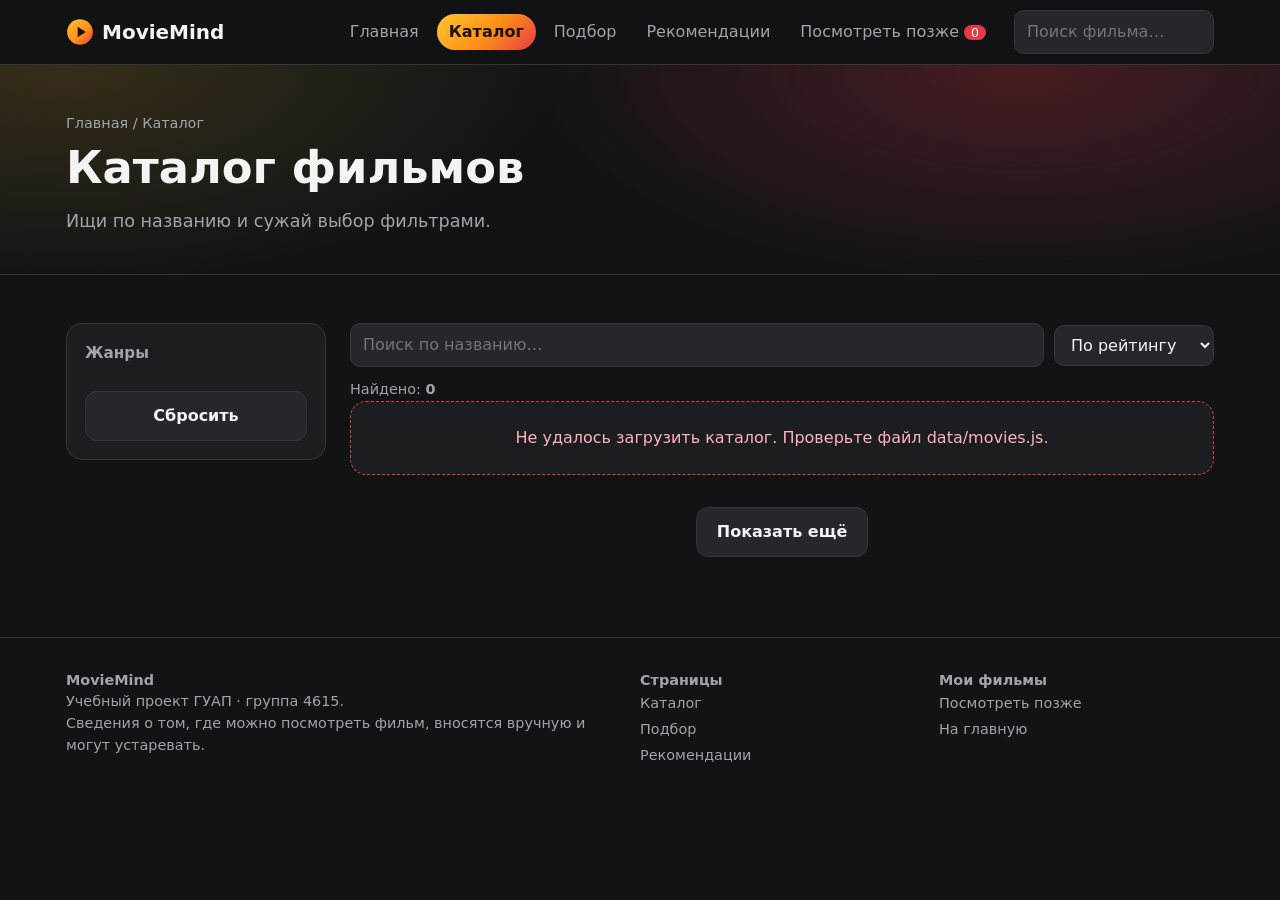
==== catalog.html @ a5f8bf85 "Add files via upload добавил файлы" ====
<!DOCTYPE html>
<html lang="ru">
<head>
<meta charset="UTF-8">
<meta name="viewport" content="width=device-width, initial-scale=1">
<title>Каталог — MovieMind</title>
<link rel="stylesheet" href="style.css">
</head>
<body data-page="catalog">
<div id="site-header"></div>
<main>
  <section class="page-head"><div class="wrap">
    <p class="crumbs"><a href="index.html">Главная</a> / Каталог</p>
    <h1>Каталог фильмов</h1><p class="lead">Ищи по названию и сужай выбор фильтрами.</p>
  </div></section>
  <section class="wrap">
    <div class="layout">
      <aside class="filters" id="filters" aria-label="Фильтры">
        <div class="f-title">Жанры</div>
        <div class="chips" id="genreChips"></div>
        <!-- renderFilters() вставит сюда год, рейтинг и диапазон настроения -->
        <div id="paramsBox"></div>
        <button class="btn btn-ghost" id="resetBtn" type="button" style="margin-top:18px;width:100%">Сбросить</button>
      </aside>
      <div>
        <div class="toolbar">
          <button class="btn btn-ghost" id="filtersBtn" type="button">Фильтры</button>
          <input id="searchInput" class="input" type="search" placeholder="Поиск по названию…" aria-label="Поиск по названию">
          <select id="sortSelect" class="input" aria-label="Сортировка"><option value="rating">По рейтингу</option><option value="year">По году</option><option value="title">По названию</option></select>
        </div>
        <p class="meta" role="status">Найдено: <b id="foundCount">0</b></p>
        <div class="msg warn" id="storageWarn" hidden>Браузер не даёт сохранять данные: список «Посмотреть позже» будет работать только до закрытия страницы.</div>
        <div class="msg error" id="dataError" hidden>Не удалось загрузить каталог. Проверьте файл data/movies.js.</div>
        <div class="msg" id="emptyMsg" hidden>Ничего не найдено. Попробуйте изменить условия поиска.</div>
        <div class="grid" id="grid"></div>
        <p style="text-align:center"><button class="btn btn-ghost" id="moreBtn" type="button" hidden>Показать ещё</button></p>
      </div>
    </div>
  </section>
</main>
<div id="site-footer"></div>
<script src="data/movies.js"></script>
<script src="data/availability.js"></script>
<script src="func.js" defer></script>
</body>
</html>
---- style.css ----
:root{--bg:#121315;--surface:#1c1d21;--surface-2:#25272c;--border:#34363c;--text:#f4f4f5;--muted:#a1a4ad;--yellow:#FFC72C;--orange:#FF8C1A;--red:#E63946;--grad:linear-gradient(135deg,#FFC72C,#FF8C1A 55%,#E63946);--r:16px}
*{box-sizing:border-box}
html{scroll-behavior:smooth;scroll-padding-top:76px}
body{margin:0;background:var(--bg);color:var(--text);font:16px/1.5 system-ui,-apple-system,"Segoe UI",Roboto,Arial,sans-serif}
a{color:inherit;text-decoration:none}
button,input,select{font:inherit;color:inherit}
:focus-visible{outline:3px solid var(--yellow);outline-offset:2px}
.wrap{max-width:1180px;margin:0 auto;padding:0 16px}
section.wrap{padding-top:48px;padding-bottom:8px}
h1{font-size:clamp(2rem,6vw,3.6rem);line-height:1.1;margin:0 0 16px}
h2{font-size:clamp(1.4rem,3vw,2rem);margin:0 0 20px}
h3{margin:0 0 4px}
.grad-text{background:var(--grad);-webkit-background-clip:text;background-clip:text;color:transparent}
.meta{color:var(--muted);font-size:.9rem;margin:0}
.lead{color:var(--muted);font-size:1.1rem;max-width:560px;margin:0 0 24px}
.pill{display:inline-block;border:1px solid var(--orange);color:var(--yellow);border-radius:99px;padding:3px 14px;font-size:.85rem;margin-bottom:16px}
/* шапка */
.header{position:sticky;top:0;z-index:20;background:rgba(18,19,21,.85);backdrop-filter:blur(12px);border-bottom:1px solid var(--border)}
.header-in{display:flex;align-items:center;gap:16px;min-height:64px;flex-wrap:wrap;padding-top:6px;padding-bottom:6px}
.logo{font-weight:800;font-size:1.25rem;display:flex;align-items:center;gap:8px}
.logo svg{width:28px;height:28px}
nav{display:flex;gap:6px;margin-left:auto;flex-wrap:wrap}
nav a{color:var(--muted);padding:6px 12px;border-radius:99px;transition:.2s}
nav a:hover{color:var(--text);background:var(--surface-2)}
nav a.active{color:#1a1205;background:var(--grad);font-weight:700}
.count{background:var(--red);color:#fff;border-radius:99px;padding:0 7px;font-size:.78rem}
.quick{margin:0}
.input{background:var(--surface-2);border:1px solid var(--border);border-radius:10px;padding:9px 12px;width:100%}
#quickSearch{width:200px}
/* кнопки */
.btn{border:0;border-radius:12px;padding:12px 20px;font-weight:700;cursor:pointer;transition:.2s;display:inline-block;text-align:center}
.btn-main{background:var(--grad);color:#1a1205}
.btn-main:hover{transform:translateY(-2px);box-shadow:0 8px 24px rgba(255,140,26,.35)}
.btn-ghost{background:var(--surface-2);border:1px solid var(--border)}
.btn-ghost:hover{border-color:var(--yellow)}
.btn-dark{background:#121315;color:var(--yellow)}
.btn-dark:hover{transform:translateY(-2px)}
/* hero */
.hero{position:relative;overflow:hidden;padding:72px 0 48px}
.hero-in{position:relative;display:grid;grid-template-columns:1.2fr .8fr;gap:32px;align-items:center}
.orb{position:absolute;border-radius:50%;filter:blur(90px);opacity:.35;animation:float 9s ease-in-out infinite alternate}
.o1{width:420px;height:420px;background:var(--orange);top:-120px;right:-80px}
.o2{width:340px;height:340px;background:var(--red);bottom:-160px;left:-100px;animation-delay:-4s}
@keyframes float{to{transform:translate(30px,20px) scale(1.1)}}
.hero-btns{display:flex;gap:12px;flex-wrap:wrap}
.stats{display:flex;gap:14px;flex-wrap:wrap;margin-top:32px}
.stat{background:rgba(28,29,33,.8);border:1px solid var(--border);border-radius:var(--r);padding:12px 18px;min-width:130px;color:var(--muted);font-size:.85rem}
.stat b{display:block;font-size:1.8rem;color:var(--yellow)}
.stack{position:relative;height:380px}
.mini{position:absolute;width:190px;aspect-ratio:2/3;border-radius:var(--r);border:1px solid rgba(255,255,255,.15);box-shadow:0 20px 40px rgba(0,0,0,.5);display:flex;flex-direction:column;justify-content:flex-end;padding:14px;font-weight:700;transition:.3s}
.mini small{font-weight:400;opacity:.85}
.m0{left:0;top:30px;transform:rotate(-8deg)}
.m1{left:25%;top:0;transform:rotate(3deg);z-index:2}
.m2{right:0;top:50px;transform:rotate(11deg)}
.mini:hover{transform:translateY(-10px) rotate(0)}
/* плитки, шаги, CTA */
.tiles{display:grid;gap:16px;grid-template-columns:repeat(auto-fit,minmax(220px,1fr))}
.tile{background:var(--surface);border:1px solid var(--border);border-radius:var(--r);padding:22px;transition:.25s;position:relative;overflow:hidden}
.tile:hover{transform:translateY(-6px);border-color:var(--orange);box-shadow:0 14px 30px rgba(255,140,26,.18)}
.tile p{color:var(--muted);font-size:.92rem;margin:6px 0 0}
.ico{display:grid;place-items:center;width:46px;height:46px;border-radius:12px;background:var(--surface-2);font-size:1.4rem;margin-bottom:12px}
.steps{display:grid;gap:16px;grid-template-columns:repeat(auto-fit,minmax(220px,1fr))}
.step{background:var(--surface);border:1px solid var(--border);border-radius:var(--r);padding:20px}
.step i{display:grid;place-items:center;width:36px;height:36px;border-radius:50%;background:var(--grad);color:#1a1205;font-style:normal;font-weight:800;margin-bottom:10px}
.row-head{display:flex;justify-content:space-between;align-items:center;gap:12px;flex-wrap:wrap;margin-bottom:16px}
.row-head h2{margin:0}
.row-head>a:not(.btn){color:var(--yellow);font-weight:600}
.hscroll{display:flex;gap:16px;overflow-x:auto;padding-bottom:12px;scroll-snap-type:x proximity}
.hscroll .card{min-width:190px;max-width:190px;scroll-snap-align:start}
.cta{background:var(--grad);color:#1a1205;border-radius:24px;padding:40px 24px;text-align:center}
.cta p{margin:0 0 20px}
/* внутренние страницы */
.page-head{padding:48px 0 16px;background:radial-gradient(500px 220px at 80% 0,rgba(230,57,70,.25),transparent),radial-gradient(500px 220px at 5% 0,rgba(255,199,44,.15),transparent);border-bottom:1px solid var(--border)}
.page-head h1{font-size:clamp(1.8rem,5vw,2.8rem)}
.crumbs{color:var(--muted);font-size:.9rem;margin:0 0 8px}
.crumbs a:hover{color:var(--yellow)}
/* каталог */
.layout{display:grid;gap:24px;grid-template-columns:260px 1fr}
.filters,.panel{background:var(--surface);border:1px solid var(--border);border-radius:var(--r);padding:18px}
.filters{align-self:start;position:sticky;top:80px}
.filters #paramsBox .f-title:first-child{margin-top:16px}
.f-title{font-weight:700;margin:16px 0 8px;font-size:.95rem;color:var(--muted)}
.f-title:first-child{margin-top:0}
.row2{display:flex;gap:8px}
input[type=range]{width:100%;accent-color:var(--orange)}
.chips{display:flex;flex-wrap:wrap;gap:8px}
.chip{background:var(--surface-2);border:1px solid var(--border);border-radius:99px;padding:5px 12px;cursor:pointer;font-size:.9rem;transition:.2s}
.chip:hover{border-color:var(--orange)}
.chip.active{background:var(--yellow);color:#1a1205;border-color:var(--yellow);font-weight:600}
.toolbar{display:flex;gap:10px;flex-wrap:wrap;align-items:center;margin-bottom:12px}
.toolbar .input{flex:1;min-width:160px}
.toolbar select.input{flex:0 0 auto;width:auto}
#filtersBtn{display:none}
.grid{display:grid;gap:16px;grid-template-columns:repeat(auto-fill,minmax(200px,1fr))}
.card{background:var(--surface);border:1px solid var(--border);border-radius:var(--r);overflow:hidden;display:flex;flex-direction:column;transition:.2s}
.card:hover{transform:translateY(-4px);border-color:var(--orange);box-shadow:0 10px 28px rgba(0,0,0,.4)}
.poster{position:relative;aspect-ratio:2/3;display:grid;place-items:center;font-size:4rem;font-weight:800;color:rgba(255,255,255,.85)}
.poster img{position:absolute;inset:0;width:100%;height:100%;object-fit:cover}
.p0{background:linear-gradient(160deg,#FFC72C,#FF8C1A)}
.p1{background:linear-gradient(160deg,#FF8C1A,#E63946)}
.p2{background:linear-gradient(160deg,#6b6f78,#25272c)}
.p3{background:linear-gradient(160deg,#E63946,#4a1d22)}
.badge{position:absolute;top:10px;left:10px;background:var(--yellow);color:#1a1205;font-weight:800;border-radius:8px;padding:2px 8px;font-size:.9rem}
.mood{position:absolute;top:10px;right:10px;background:rgba(18,19,21,.85);border-radius:8px;padding:2px 8px;font-size:.78rem;font-weight:600}
.card-body{padding:12px;display:flex;flex-direction:column;gap:6px;flex:1}
.card h3{font-size:1rem}
.desc{color:var(--muted);font-size:.88rem;margin:0;display:-webkit-box;-webkit-line-clamp:2;-webkit-box-orient:vertical;overflow:hidden}
.match{height:6px;border-radius:99px;background:var(--surface-2);overflow:hidden}
.match span{display:block;height:100%;background:var(--grad)}
.actions{display:flex;gap:8px;margin-top:auto;padding-top:8px}
.actions .btn{padding:8px 6px;font-size:.82rem;flex:1}
.later-btn.on{background:var(--red);border-color:var(--red);color:#fff}
.msg{padding:24px;text-align:center;color:var(--muted);background:var(--surface);border:1px dashed var(--border);border-radius:var(--r);margin-bottom:16px}
.msg.error{border-color:var(--red);color:#ffb4ba}
.msg.warn{border-color:var(--orange);color:#ffd2a1}
/* подбор */
.wizard{max-width:720px;margin:0 auto;padding:28px}
.progress{height:8px;border-radius:99px;background:var(--surface-2);overflow:hidden;margin-bottom:10px}
.progress span{display:block;height:100%;width:50%;background:var(--grad);transition:.3s}
.pane{display:none;padding:12px 0}
.pane.active{display:block}
.mood-box{background:var(--surface-2);border:1px solid var(--border);border-radius:12px;padding:10px 12px}
.mood-preview{display:flex;align-items:center;gap:8px;flex-wrap:wrap;margin-bottom:8px;font-size:.9rem;color:var(--yellow);font-weight:600}
.mood-face-sm{font-size:1.7rem;line-height:1}
.mood-field{display:flex;align-items:center;gap:6px;flex:1;font-size:.85rem;color:var(--muted)}
.mood-field .input{padding:6px 8px;min-width:0}
.wiz-actions{display:flex;justify-content:space-between;margin-top:20px}
/* окно и подсказки */
dialog{background:var(--surface);color:var(--text);border:1px solid var(--border);border-radius:var(--r);padding:24px;max-width:460px;width:calc(100% - 32px)}
dialog::backdrop{background:rgba(0,0,0,.7)}
.tag{display:inline-block;background:var(--surface-2);border:1px solid var(--border);border-radius:99px;padding:2px 10px;font-size:.85rem}
.src{display:flex;justify-content:space-between;align-items:center;gap:8px;padding:10px 0;border-bottom:1px solid var(--border)}
.src a{color:var(--yellow);font-weight:600}
.note{color:var(--muted);font-size:.85rem;margin:12px 0 0}
#toast{position:fixed;bottom:20px;left:50%;transform:translate(-50%,20px);background:var(--surface-2);border:1px solid var(--orange);padding:10px 18px;border-radius:12px;opacity:0;pointer-events:none;transition:.25s;z-index:50}
#toast.show{opacity:1;transform:translate(-50%,0)}
footer{border-top:1px solid var(--border);margin-top:56px;padding:32px 0;color:var(--muted);font-size:.9rem}
.f-cols{display:grid;gap:24px;grid-template-columns:2fr 1fr 1fr}
.f-cols a{display:block;padding:2px 0}
.f-cols a:hover{color:var(--yellow)}
@media(max-width:860px){
  .hero-in,.f-cols{grid-template-columns:1fr}
  .stack{display:none}
  .layout{grid-template-columns:1fr}
  .filters{display:none;position:static}
  .filters.open{display:block}
  #filtersBtn{display:inline-block}
  nav{margin-left:0;order:3;width:100%}
  .quick{flex:1}
  #quickSearch{width:100%}
}
@media(prefers-reduced-motion:reduce){*{transition:none!important;animation:none!important;scroll-behavior:auto!important}}
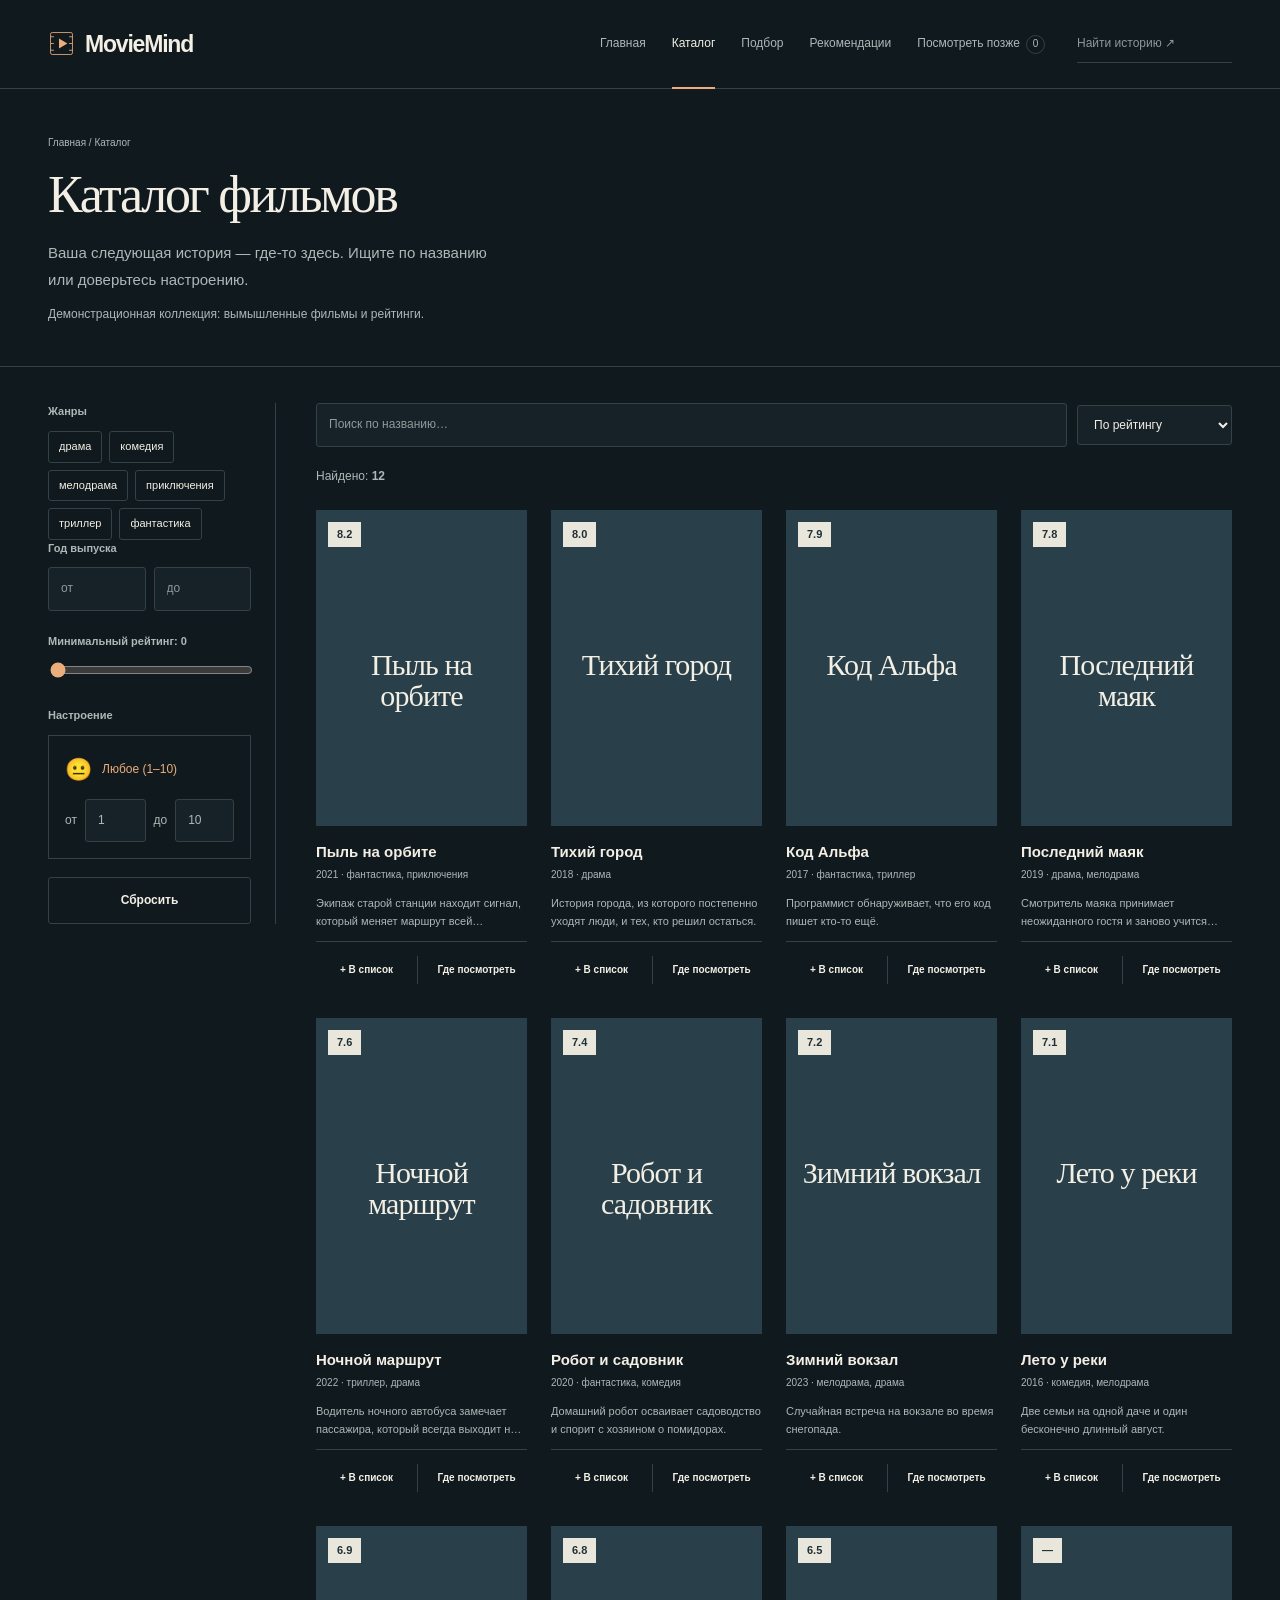
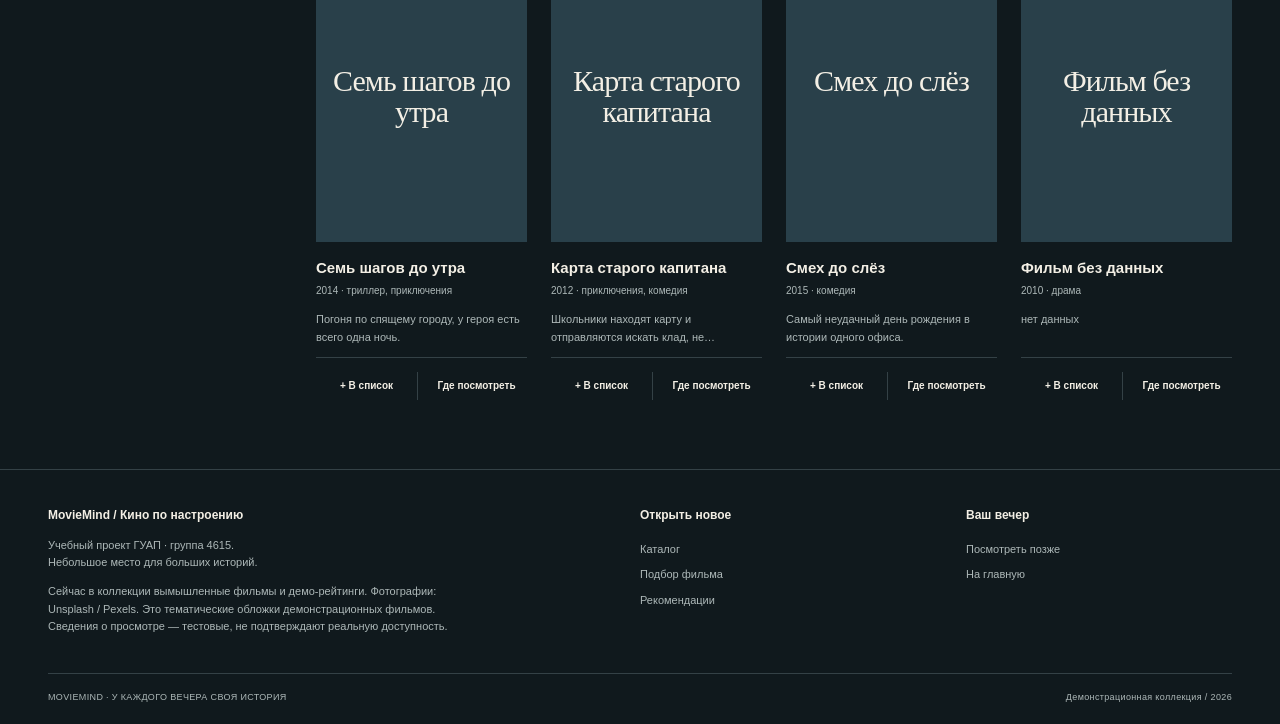
==== commit d62f73ca: "Redesign MovieMind and document next team task" ====
--- a/catalog.html
+++ b/catalog.html
@@ -4,14 +4,16 @@
 <meta charset="UTF-8">
 <meta name="viewport" content="width=device-width, initial-scale=1">
 <title>Каталог — MovieMind</title>
+<meta name="theme-color" content="#10191d">
+<link rel="icon" href="assets/favicon.svg" type="image/svg+xml">
 <link rel="stylesheet" href="style.css">
 </head>
 <body data-page="catalog">
 <div id="site-header"></div>
-<main>
+<main id="main-content">
   <section class="page-head"><div class="wrap">
     <p class="crumbs"><a href="index.html">Главная</a> / Каталог</p>
-    <h1>Каталог фильмов</h1><p class="lead">Ищи по названию и сужай выбор фильтрами.</p>
+    <h1>Каталог фильмов</h1><p class="lead">Ваша следующая история — где-то здесь. Ищите по названию или доверьтесь настроению.</p><p class="note">Демонстрационная коллекция: вымышленные фильмы и рейтинги.</p>
   </div></section>
   <section class="wrap">
     <div class="layout">
@@ -24,13 +26,13 @@
       </aside>
       <div>
         <div class="toolbar">
-          <button class="btn btn-ghost" id="filtersBtn" type="button">Фильтры</button>
+          <button class="btn btn-ghost" id="filtersBtn" type="button" aria-expanded="false" aria-controls="filters">Фильтры</button>
           <input id="searchInput" class="input" type="search" placeholder="Поиск по названию…" aria-label="Поиск по названию">
           <select id="sortSelect" class="input" aria-label="Сортировка"><option value="rating">По рейтингу</option><option value="year">По году</option><option value="title">По названию</option></select>
         </div>
         <p class="meta" role="status">Найдено: <b id="foundCount">0</b></p>
         <div class="msg warn" id="storageWarn" hidden>Браузер не даёт сохранять данные: список «Посмотреть позже» будет работать только до закрытия страницы.</div>
-        <div class="msg error" id="dataError" hidden>Не удалось загрузить каталог. Проверьте файл data/movies.js.</div>
+        <div class="msg error" id="dataError" hidden>Коллекция временно недоступна. Попробуйте обновить страницу.</div>
         <div class="msg" id="emptyMsg" hidden>Ничего не найдено. Попробуйте изменить условия поиска.</div>
         <div class="grid" id="grid"></div>
         <p style="text-align:center"><button class="btn btn-ghost" id="moreBtn" type="button" hidden>Показать ещё</button></p>
--- a/style.css
+++ b/style.css
@@ -1,152 +1,11 @@
-:root{--bg:#121315;--surface:#1c1d21;--surface-2:#25272c;--border:#34363c;--text:#f4f4f5;--muted:#a1a4ad;--yellow:#FFC72C;--orange:#FF8C1A;--red:#E63946;--grad:linear-gradient(135deg,#FFC72C,#FF8C1A 55%,#E63946);--r:16px}
-*{box-sizing:border-box}
-html{scroll-behavior:smooth;scroll-padding-top:76px}
-body{margin:0;background:var(--bg);color:var(--text);font:16px/1.5 system-ui,-apple-system,"Segoe UI",Roboto,Arial,sans-serif}
-a{color:inherit;text-decoration:none}
-button,input,select{font:inherit;color:inherit}
-:focus-visible{outline:3px solid var(--yellow);outline-offset:2px}
-.wrap{max-width:1180px;margin:0 auto;padding:0 16px}
-section.wrap{padding-top:48px;padding-bottom:8px}
-h1{font-size:clamp(2rem,6vw,3.6rem);line-height:1.1;margin:0 0 16px}
-h2{font-size:clamp(1.4rem,3vw,2rem);margin:0 0 20px}
-h3{margin:0 0 4px}
-.grad-text{background:var(--grad);-webkit-background-clip:text;background-clip:text;color:transparent}
-.meta{color:var(--muted);font-size:.9rem;margin:0}
-.lead{color:var(--muted);font-size:1.1rem;max-width:560px;margin:0 0 24px}
-.pill{display:inline-block;border:1px solid var(--orange);color:var(--yellow);border-radius:99px;padding:3px 14px;font-size:.85rem;margin-bottom:16px}
-/* шапка */
-.header{position:sticky;top:0;z-index:20;background:rgba(18,19,21,.85);backdrop-filter:blur(12px);border-bottom:1px solid var(--border)}
-.header-in{display:flex;align-items:center;gap:16px;min-height:64px;flex-wrap:wrap;padding-top:6px;padding-bottom:6px}
-.logo{font-weight:800;font-size:1.25rem;display:flex;align-items:center;gap:8px}
-.logo svg{width:28px;height:28px}
-nav{display:flex;gap:6px;margin-left:auto;flex-wrap:wrap}
-nav a{color:var(--muted);padding:6px 12px;border-radius:99px;transition:.2s}
-nav a:hover{color:var(--text);background:var(--surface-2)}
-nav a.active{color:#1a1205;background:var(--grad);font-weight:700}
-.count{background:var(--red);color:#fff;border-radius:99px;padding:0 7px;font-size:.78rem}
-.quick{margin:0}
-.input{background:var(--surface-2);border:1px solid var(--border);border-radius:10px;padding:9px 12px;width:100%}
-#quickSearch{width:200px}
-/* кнопки */
-.btn{border:0;border-radius:12px;padding:12px 20px;font-weight:700;cursor:pointer;transition:.2s;display:inline-block;text-align:center}
-.btn-main{background:var(--grad);color:#1a1205}
-.btn-main:hover{transform:translateY(-2px);box-shadow:0 8px 24px rgba(255,140,26,.35)}
-.btn-ghost{background:var(--surface-2);border:1px solid var(--border)}
-.btn-ghost:hover{border-color:var(--yellow)}
-.btn-dark{background:#121315;color:var(--yellow)}
-.btn-dark:hover{transform:translateY(-2px)}
-/* hero */
-.hero{position:relative;overflow:hidden;padding:72px 0 48px}
-.hero-in{position:relative;display:grid;grid-template-columns:1.2fr .8fr;gap:32px;align-items:center}
-.orb{position:absolute;border-radius:50%;filter:blur(90px);opacity:.35;animation:float 9s ease-in-out infinite alternate}
-.o1{width:420px;height:420px;background:var(--orange);top:-120px;right:-80px}
-.o2{width:340px;height:340px;background:var(--red);bottom:-160px;left:-100px;animation-delay:-4s}
-@keyframes float{to{transform:translate(30px,20px) scale(1.1)}}
-.hero-btns{display:flex;gap:12px;flex-wrap:wrap}
-.stats{display:flex;gap:14px;flex-wrap:wrap;margin-top:32px}
-.stat{background:rgba(28,29,33,.8);border:1px solid var(--border);border-radius:var(--r);padding:12px 18px;min-width:130px;color:var(--muted);font-size:.85rem}
-.stat b{display:block;font-size:1.8rem;color:var(--yellow)}
-.stack{position:relative;height:380px}
-.mini{position:absolute;width:190px;aspect-ratio:2/3;border-radius:var(--r);border:1px solid rgba(255,255,255,.15);box-shadow:0 20px 40px rgba(0,0,0,.5);display:flex;flex-direction:column;justify-content:flex-end;padding:14px;font-weight:700;transition:.3s}
-.mini small{font-weight:400;opacity:.85}
-.m0{left:0;top:30px;transform:rotate(-8deg)}
-.m1{left:25%;top:0;transform:rotate(3deg);z-index:2}
-.m2{right:0;top:50px;transform:rotate(11deg)}
-.mini:hover{transform:translateY(-10px) rotate(0)}
-/* плитки, шаги, CTA */
-.tiles{display:grid;gap:16px;grid-template-columns:repeat(auto-fit,minmax(220px,1fr))}
-.tile{background:var(--surface);border:1px solid var(--border);border-radius:var(--r);padding:22px;transition:.25s;position:relative;overflow:hidden}
-.tile:hover{transform:translateY(-6px);border-color:var(--orange);box-shadow:0 14px 30px rgba(255,140,26,.18)}
-.tile p{color:var(--muted);font-size:.92rem;margin:6px 0 0}
-.ico{display:grid;place-items:center;width:46px;height:46px;border-radius:12px;background:var(--surface-2);font-size:1.4rem;margin-bottom:12px}
-.steps{display:grid;gap:16px;grid-template-columns:repeat(auto-fit,minmax(220px,1fr))}
-.step{background:var(--surface);border:1px solid var(--border);border-radius:var(--r);padding:20px}
-.step i{display:grid;place-items:center;width:36px;height:36px;border-radius:50%;background:var(--grad);color:#1a1205;font-style:normal;font-weight:800;margin-bottom:10px}
-.row-head{display:flex;justify-content:space-between;align-items:center;gap:12px;flex-wrap:wrap;margin-bottom:16px}
-.row-head h2{margin:0}
-.row-head>a:not(.btn){color:var(--yellow);font-weight:600}
-.hscroll{display:flex;gap:16px;overflow-x:auto;padding-bottom:12px;scroll-snap-type:x proximity}
-.hscroll .card{min-width:190px;max-width:190px;scroll-snap-align:start}
-.cta{background:var(--grad);color:#1a1205;border-radius:24px;padding:40px 24px;text-align:center}
-.cta p{margin:0 0 20px}
-/* внутренние страницы */
-.page-head{padding:48px 0 16px;background:radial-gradient(500px 220px at 80% 0,rgba(230,57,70,.25),transparent),radial-gradient(500px 220px at 5% 0,rgba(255,199,44,.15),transparent);border-bottom:1px solid var(--border)}
-.page-head h1{font-size:clamp(1.8rem,5vw,2.8rem)}
-.crumbs{color:var(--muted);font-size:.9rem;margin:0 0 8px}
-.crumbs a:hover{color:var(--yellow)}
-/* каталог */
-.layout{display:grid;gap:24px;grid-template-columns:260px 1fr}
-.filters,.panel{background:var(--surface);border:1px solid var(--border);border-radius:var(--r);padding:18px}
-.filters{align-self:start;position:sticky;top:80px}
-.filters #paramsBox .f-title:first-child{margin-top:16px}
-.f-title{font-weight:700;margin:16px 0 8px;font-size:.95rem;color:var(--muted)}
-.f-title:first-child{margin-top:0}
-.row2{display:flex;gap:8px}
-input[type=range]{width:100%;accent-color:var(--orange)}
-.chips{display:flex;flex-wrap:wrap;gap:8px}
-.chip{background:var(--surface-2);border:1px solid var(--border);border-radius:99px;padding:5px 12px;cursor:pointer;font-size:.9rem;transition:.2s}
-.chip:hover{border-color:var(--orange)}
-.chip.active{background:var(--yellow);color:#1a1205;border-color:var(--yellow);font-weight:600}
-.toolbar{display:flex;gap:10px;flex-wrap:wrap;align-items:center;margin-bottom:12px}
-.toolbar .input{flex:1;min-width:160px}
-.toolbar select.input{flex:0 0 auto;width:auto}
-#filtersBtn{display:none}
-.grid{display:grid;gap:16px;grid-template-columns:repeat(auto-fill,minmax(200px,1fr))}
-.card{background:var(--surface);border:1px solid var(--border);border-radius:var(--r);overflow:hidden;display:flex;flex-direction:column;transition:.2s}
-.card:hover{transform:translateY(-4px);border-color:var(--orange);box-shadow:0 10px 28px rgba(0,0,0,.4)}
-.poster{position:relative;aspect-ratio:2/3;display:grid;place-items:center;font-size:4rem;font-weight:800;color:rgba(255,255,255,.85)}
-.poster img{position:absolute;inset:0;width:100%;height:100%;object-fit:cover}
-.p0{background:linear-gradient(160deg,#FFC72C,#FF8C1A)}
-.p1{background:linear-gradient(160deg,#FF8C1A,#E63946)}
-.p2{background:linear-gradient(160deg,#6b6f78,#25272c)}
-.p3{background:linear-gradient(160deg,#E63946,#4a1d22)}
-.badge{position:absolute;top:10px;left:10px;background:var(--yellow);color:#1a1205;font-weight:800;border-radius:8px;padding:2px 8px;font-size:.9rem}
-.mood{position:absolute;top:10px;right:10px;background:rgba(18,19,21,.85);border-radius:8px;padding:2px 8px;font-size:.78rem;font-weight:600}
-.card-body{padding:12px;display:flex;flex-direction:column;gap:6px;flex:1}
-.card h3{font-size:1rem}
-.desc{color:var(--muted);font-size:.88rem;margin:0;display:-webkit-box;-webkit-line-clamp:2;-webkit-box-orient:vertical;overflow:hidden}
-.match{height:6px;border-radius:99px;background:var(--surface-2);overflow:hidden}
-.match span{display:block;height:100%;background:var(--grad)}
-.actions{display:flex;gap:8px;margin-top:auto;padding-top:8px}
-.actions .btn{padding:8px 6px;font-size:.82rem;flex:1}
-.later-btn.on{background:var(--red);border-color:var(--red);color:#fff}
-.msg{padding:24px;text-align:center;color:var(--muted);background:var(--surface);border:1px dashed var(--border);border-radius:var(--r);margin-bottom:16px}
-.msg.error{border-color:var(--red);color:#ffb4ba}
-.msg.warn{border-color:var(--orange);color:#ffd2a1}
-/* подбор */
-.wizard{max-width:720px;margin:0 auto;padding:28px}
-.progress{height:8px;border-radius:99px;background:var(--surface-2);overflow:hidden;margin-bottom:10px}
-.progress span{display:block;height:100%;width:50%;background:var(--grad);transition:.3s}
-.pane{display:none;padding:12px 0}
-.pane.active{display:block}
-.mood-box{background:var(--surface-2);border:1px solid var(--border);border-radius:12px;padding:10px 12px}
-.mood-preview{display:flex;align-items:center;gap:8px;flex-wrap:wrap;margin-bottom:8px;font-size:.9rem;color:var(--yellow);font-weight:600}
-.mood-face-sm{font-size:1.7rem;line-height:1}
-.mood-field{display:flex;align-items:center;gap:6px;flex:1;font-size:.85rem;color:var(--muted)}
-.mood-field .input{padding:6px 8px;min-width:0}
-.wiz-actions{display:flex;justify-content:space-between;margin-top:20px}
-/* окно и подсказки */
-dialog{background:var(--surface);color:var(--text);border:1px solid var(--border);border-radius:var(--r);padding:24px;max-width:460px;width:calc(100% - 32px)}
-dialog::backdrop{background:rgba(0,0,0,.7)}
-.tag{display:inline-block;background:var(--surface-2);border:1px solid var(--border);border-radius:99px;padding:2px 10px;font-size:.85rem}
-.src{display:flex;justify-content:space-between;align-items:center;gap:8px;padding:10px 0;border-bottom:1px solid var(--border)}
-.src a{color:var(--yellow);font-weight:600}
-.note{color:var(--muted);font-size:.85rem;margin:12px 0 0}
-#toast{position:fixed;bottom:20px;left:50%;transform:translate(-50%,20px);background:var(--surface-2);border:1px solid var(--orange);padding:10px 18px;border-radius:12px;opacity:0;pointer-events:none;transition:.25s;z-index:50}
-#toast.show{opacity:1;transform:translate(-50%,0)}
-footer{border-top:1px solid var(--border);margin-top:56px;padding:32px 0;color:var(--muted);font-size:.9rem}
-.f-cols{display:grid;gap:24px;grid-template-columns:2fr 1fr 1fr}
-.f-cols a{display:block;padding:2px 0}
-.f-cols a:hover{color:var(--yellow)}
-@media(max-width:860px){
-  .hero-in,.f-cols{grid-template-columns:1fr}
-  .stack{display:none}
-  .layout{grid-template-columns:1fr}
-  .filters{display:none;position:static}
-  .filters.open{display:block}
-  #filtersBtn{display:inline-block}
-  nav{margin-left:0;order:3;width:100%}
-  .quick{flex:1}
-  #quickSearch{width:100%}
-}
-@media(prefers-reduced-motion:reduce){*{transition:none!important;animation:none!important;scroll-behavior:auto!important}}
+/* MovieMind — cinematic editorial. Local typefaces and original SVG artwork. */
+:root{--bg:#10191d;--surface:#172228;--surface-2:#1d2a30;--border:#344146;--text:#f3efe5;--muted:#adb8b8;--accent:#ebad7c;--paper:#e9e6dc;--ink:#203034;--r:3px;--serif:Georgia,'Times New Roman',serif}
+*{box-sizing:border-box}html{scroll-behavior:smooth;scroll-padding-top:28px}body{margin:0;background:var(--bg);color:var(--text);font:15px/1.6 -apple-system,BlinkMacSystemFont,'Segoe UI',Arial,sans-serif}a{color:inherit;text-decoration:none}button,input,select{font:inherit;color:inherit}button,a,input,select{-webkit-tap-highlight-color:transparent}button{cursor:pointer;touch-action:manipulation}:focus-visible{outline:2px solid var(--accent);outline-offset:5px}[hidden]{display:none!important}img{display:block;max-width:100%}.wrap{width:min(1320px,100% - 96px);margin-inline:auto}h1,h2,h3,p{margin-top:0}h1,h2{font-family:var(--serif);font-weight:400;letter-spacing:-.045em;line-height:1.08}h1{font-size:clamp(42px,5.25vw,76px)}h2{font-size:clamp(30px,3vw,44px);margin-bottom:24px}h3{line-height:1.35}em{font-weight:400;color:var(--accent)}.eyebrow{font-size:10px;font-weight:650;letter-spacing:.16em;text-transform:uppercase;color:var(--muted);margin-bottom:20px}.lead{font-size:15px;line-height:1.8;color:var(--muted);max-width:460px}.meta,.note{font-size:12px;color:var(--muted)}.meta{margin-bottom:8px}.note{margin:12px 0}.header{border-bottom:1px solid var(--border)}.header-in{min-height:88px;display:flex;align-items:center;gap:32px}.logo{font-size:23px;letter-spacing:-1.2px;font-weight:750;white-space:nowrap;display:flex;gap:10px;align-items:center}.logo svg{width:27px;height:27px;color:var(--accent)}nav{display:flex;gap:26px;align-self:stretch;margin-left:auto}nav a{display:flex;align-items:center;gap:6px;position:relative;font-size:12px;white-space:nowrap;color:var(--muted)}nav a:hover,nav a.active{color:var(--text)}nav a.active:after{content:'';height:2px;background:var(--accent);position:absolute;bottom:-1px;left:0;right:0}.count{font-size:10px;border:1px solid var(--border);border-radius:50%;min-width:19px;height:19px;display:grid;place-items:center}.quick{margin:0;width:155px}.quick input.input{width:100%;background:transparent;border:0;border-bottom:1px solid var(--border);padding:9px 0;font-size:12px;border-radius:0}.skip-link{position:absolute;left:20px;top:-60px;background:var(--paper);color:var(--ink);padding:10px;z-index:100}.skip-link:focus{top:10px}
+.btn{display:inline-flex;align-items:center;justify-content:center;gap:26px;border:1px solid transparent;border-radius:var(--r);padding:13px 20px;font-size:12px;font-weight:650;line-height:1.6;text-align:center;transition:background .18s,transform .18s}.btn-main{background:var(--accent);color:#152125}.btn-main:hover{background:#f4c099;transform:translateY(-2px)}.btn-ghost{background:transparent;border-color:var(--border);color:var(--text)}.btn-ghost:hover{background:var(--surface-2);border-color:var(--muted)}.text-btn,.editorial-link{font-size:12px;font-weight:550;background:none;border:0;padding:0;color:var(--text);display:inline-flex;align-items:center;gap:20px}.text-btn:hover,.editorial-link:hover{color:var(--accent)}.text-btn span,.editorial-link span{font-size:21px;line-height:1}.hero{display:grid;grid-template-columns:1fr 1fr;gap:64px;padding-top:48px;padding-bottom:48px;align-items:center}.hero-copy{padding-bottom:10px}.hero-copy .eyebrow{display:flex;align-items:center;gap:10px;margin-bottom:32px}.live-dot{width:6px;height:6px;background:var(--accent);border-radius:50%}.hero h1{margin-bottom:24px}.hero h1 em{font-size:.91em}.hero .lead{max-width:395px;font-size:14px}.hero-btns{display:flex;gap:24px;align-items:center;margin-top:30px;flex-wrap:wrap}.hero-caption{display:flex;gap:12px;align-items:center;color:var(--muted);font-size:10px;margin-top:50px;letter-spacing:.03em}.caption-rule{width:32px;height:1px;background:var(--muted)}.feature{height:565px;position:relative;overflow:hidden;background:#243f48}.feature-art{width:100%;height:100%;object-fit:cover;object-position:center 40%}.feature:after{content:'';position:absolute;inset:0;background:linear-gradient(0deg,rgba(8,20,25,.98),transparent 65%);pointer-events:none}.feature-top{position:absolute;top:25px;left:28px;right:28px;display:flex;justify-content:space-between;font-size:10px;letter-spacing:.12em;color:#f7edda;z-index:1}.feature-top span:first-child{border-bottom:1px solid #d6cab3;padding-bottom:4px}.feature-info{position:absolute;bottom:28px;left:32px;right:40px;z-index:1}.feature-info .eyebrow{font-size:9px;color:#d3c3aa;margin-bottom:12px}.feature h2{font-size:58px;line-height:.95;margin-bottom:20px}.feature h2 em{color:var(--text)}.feature-meta{font-size:11px;color:#d8d7cd;display:flex;flex-wrap:wrap;gap:14px}.feature-meta small{font-size:9px;opacity:.75}.feature-link{padding:13px 0 0;border:0;border-top:1px solid #516169;background:none;color:var(--text);font-size:11px;width:100%;display:flex;justify-content:space-between}.feature-link:hover{color:var(--accent)}.feature-side{position:absolute;right:13px;bottom:52px;writing-mode:vertical-rl;font-size:7px;letter-spacing:.2em;color:#a4b4b7;z-index:1}.collection-line{display:flex;justify-content:space-between;align-items:center;border-top:1px solid var(--border);padding:19px 0 24px;color:var(--muted);font-size:10px;gap:20px}.collection-line>div{display:flex;gap:9px;align-items:center}.collection-line b{color:var(--text);font-size:12px}.collection-line .collection-note{border-left:1px solid var(--border);margin-left:12px;padding-left:22px;font-size:9px}
+.mood-section{background:var(--paper);color:var(--ink);padding:46px 0 48px;margin-top:4px}.row-head{display:flex;align-items:flex-end;justify-content:space-between;gap:24px;margin-bottom:30px}.row-head h2{margin:0}.row-head .eyebrow{margin-bottom:10px}.mood-section .eyebrow{color:#5b6867}.mood-section .editorial-link{color:var(--ink)}.mood-collections{display:grid;grid-template-columns:repeat(3,1fr);gap:30px}.mood-collection{display:grid;grid-template-columns:20px 1fr 35px;gap:12px;padding-top:24px;border-top:1px solid #b9bdb6;align-items:center;transition:transform .2s}.mood-collection:hover{transform:translateY(-4px)}.mood-number{font-size:9px;align-self:start;padding-top:3px;color:#626f6d}.mood-collection h3{font-family:var(--serif);font-size:21px;letter-spacing:-.02em;font-weight:400;margin-bottom:6px}.mood-collection p{font-size:11px;color:#546361;margin:0}.mood-symbol{font-family:var(--serif);font-size:37px;line-height:1;color:#536b64}.selection-section{padding-top:60px;padding-bottom:48px}.selection-nav{display:flex;align-items:center;gap:28px}.selection-nav>span{font-size:10px;color:var(--muted)}.home-grid{display:grid;grid-template-columns:repeat(4,minmax(0,1fr));gap:25px}.card{min-width:0;display:flex;flex-direction:column}.poster{position:relative;aspect-ratio:2/3;background:#29404a;overflow:hidden;isolation:isolate}.poster img{position:absolute;inset:0;width:100%;height:100%;object-fit:cover;transition:transform .5s;z-index:1}.card:hover .poster img{transform:scale(1.035)}.poster-title{position:absolute;left:16px;right:16px;top:44%;font-family:var(--serif);font-size:30px;text-align:center;line-height:1.05;letter-spacing:-.03em}.poster img+.poster-title{display:none}.badge{position:absolute;top:12px;left:12px;background:var(--paper);color:var(--ink);font-size:11px;font-weight:750;padding:4px 9px;z-index:2}.mood{display:none}.card-body{padding-top:16px;display:flex;flex-direction:column;flex:1}.card h3{font-size:15px;font-weight:550;margin:0 0 5px;letter-spacing:-.02em}.card .meta{font-size:10px;min-height:16px;color:var(--muted)}.desc{font-size:11px;color:var(--muted);margin:4px 0 10px;display:-webkit-box;-webkit-line-clamp:2;-webkit-box-orient:vertical;overflow:hidden}.home-grid .desc{display:none}.actions{display:flex;gap:8px;margin-top:auto;padding-top:14px;border-top:1px solid var(--border)}.actions .btn{padding:6px 5px;font-size:10px;flex:1;gap:5px;border:0;background:none;white-space:nowrap}.actions .btn:hover{color:var(--accent);background:var(--surface-2)}.actions .later-btn{border-right:1px solid var(--border);border-radius:0}.later-btn.on{color:var(--accent)}.match{height:3px;background:var(--surface-2);margin:1px 0 12px}.match span{display:block;height:100%;background:var(--accent)}.about-selection{border-top:1px solid var(--border);padding:54px 0 60px;display:grid;grid-template-columns:1fr 1fr;gap:80px}.about-selection h2{font-size:42px;line-height:1.14}.about-selection .editorial-link{margin-top:10px}.editorial-steps{padding:0;margin:0;list-style:none}.editorial-steps li{display:flex;gap:25px;border-bottom:1px solid var(--border);padding:17px 0}.editorial-steps li:first-child{padding-top:0}.editorial-steps li>span{font-family:var(--serif);font-size:23px;color:var(--accent)}.editorial-steps h3{font-size:14px;font-weight:550;margin-bottom:5px}.editorial-steps p{font-size:11px;color:var(--muted);margin:0}
+.page-head{padding:46px 0 30px;border-bottom:1px solid var(--border)}.page-head h1{font-size:52px;margin:16px 0}.page-head .lead{margin-bottom:0}.crumbs{font-size:10px;color:var(--muted)}.crumbs a:hover{color:var(--accent)}section.wrap:not(.hero):not(.selection-section):not(.about-selection){padding-top:36px;padding-bottom:24px}.layout{display:grid;grid-template-columns:228px minmax(0,1fr);gap:40px}.layout>div{min-width:0}.filters{border-right:1px solid var(--border);padding-right:24px;align-self:start}.panel{background:var(--surface);border:1px solid var(--border);padding:28px}.f-title{font-size:11px;font-weight:650;margin:22px 0 10px;color:var(--muted)}.f-title:first-child{margin-top:0}.row2{display:flex;gap:8px}.row2>*{min-width:0;flex:1}.input{width:100%;border:1px solid var(--border);border-radius:var(--r);background:var(--surface);padding:11px 12px;font-size:12px}.input::placeholder{color:var(--muted);opacity:.8}input[type=range]{width:100%;accent-color:var(--accent)}.chips{display:flex;flex-wrap:wrap;gap:7px}.chip{border:1px solid var(--border);border-radius:var(--r);background:none;padding:6px 10px;font-size:11px;transition:background .15s}.chip:hover{border-color:var(--muted)}.chip.active{background:var(--accent);border-color:var(--accent);color:var(--ink)}.toolbar{display:flex;gap:10px;align-items:center;margin-bottom:20px;flex-wrap:wrap}.toolbar>.input{flex:1;min-width:155px}.toolbar select.input{flex:0 0 auto;width:auto}.toolbar select{color-scheme:dark}#filtersBtn{display:none}.grid{display:grid;grid-template-columns:repeat(auto-fill,minmax(190px,1fr));gap:34px 24px;margin-top:24px}.msg{padding:30px;color:var(--muted);border:1px dashed var(--border);font-size:13px;margin:20px 0}.msg a{color:var(--accent)}.msg .btn-main{color:var(--ink)}.msg.error{border-color:#c47b73;color:#edaaa2}.msg.warn{border-color:var(--accent)}.wizard{max-width:720px;margin:auto;padding:36px 42px}.progress{height:2px;background:var(--border);margin-bottom:14px}.progress span{height:100%;display:block;background:var(--accent);width:50%;transition:width .2s}.pane{display:none;padding:25px 0}.pane.active{display:block}.pane h2{font-size:32px;margin-bottom:26px}.wizard .chips{gap:10px}.wizard .chip{padding:12px 18px;font-size:13px}.mood-box{padding:16px;border:1px solid var(--border)}.mood-preview{display:flex;align-items:center;gap:10px;margin-bottom:12px;font-size:12px;color:var(--accent)}.mood-face-sm{font-size:22px}.mood-field{display:flex;align-items:center;gap:8px;color:var(--muted);font-size:12px}.mood-field .input{width:100%}.wiz-actions{display:flex;justify-content:space-between;border-top:1px solid var(--border);padding-top:22px;margin-top:12px}.tag{padding:5px 10px;border:1px solid var(--border);font-size:11px}.tag.demo-label{border-color:#6a6655;color:#e4c7a4}.source-disclaimer{font-size:12px;color:var(--muted);border-left:2px solid var(--accent);padding-left:12px}
+ dialog{background:var(--surface);border:1px solid var(--border);color:var(--text);padding:32px;max-width:720px;width:calc(100% - 32px);max-height:calc(100dvh - 48px);overflow:auto;border-radius:4px}dialog::backdrop{background:rgba(4,12,15,.85);backdrop-filter:blur(6px)}dialog h3{font-family:var(--serif);font-size:30px;font-weight:400;line-height:1.1}dialog p{font-size:13px}dialog .src{display:flex;justify-content:space-between;gap:12px;padding:13px 0;border-bottom:1px solid var(--border)}dialog .src a{color:var(--accent)}.movie-detail{display:grid;grid-template-columns:180px 1fr;gap:25px}.detail-poster{width:180px;aspect-ratio:2/3;object-fit:cover}.detail-copy h3{margin:12px 0}.detail-copy .actions{margin-bottom:20px}.detail-copy .actions .btn{font-size:12px}.detail-copy .meta{font-size:11px}.dialog-close{float:right;background:none;border:1px solid var(--border);color:var(--text);padding:5px 12px;font-size:20px;line-height:1;margin-bottom:12px}.detail-launch{padding:0;border:0;background:none;text-align:left;font:inherit;color:inherit;text-decoration-thickness:1px;text-underline-offset:4px}.detail-launch:hover{text-decoration:underline}.poster-button{width:100%;border:0;padding:0;display:block;text-align:inherit}.poster-button:focus-visible{outline-offset:4px}#toast{position:fixed;bottom:24px;left:50%;transform:translate(-50%,15px);max-width:calc(100% - 32px);background:var(--paper);color:var(--ink);padding:12px 22px;font-size:12px;opacity:0;pointer-events:none;transition:opacity .2s,transform .2s;z-index:100;box-shadow:0 10px 40px #0005}#toast.show{opacity:1;transform:translate(-50%,0)}footer{border-top:1px solid var(--border);padding:36px 0 20px;margin-top:30px}.f-cols{display:grid;grid-template-columns:2fr 1fr 1fr;gap:60px;font-size:11px;color:var(--muted)}.f-cols b{display:block;color:var(--text);font-size:12px;margin-bottom:12px}.f-cols a{display:block;padding:4px 0}.f-cols a:hover{color:var(--accent)}.f-cols p{max-width:410px;font-size:11px}.footer-bottom{display:flex;justify-content:space-between;gap:20px;border-top:1px solid var(--border);margin-top:26px;padding-top:16px;color:var(--muted);font-size:9px;letter-spacing:.04em}
+@media(min-width:1440px){.hero{gap:90px}.feature{height:620px}.hero h1{font-size:80px}}@media(max-width:1120px){.wrap{width:calc(100% - 56px)}.header-in{gap:20px}nav{gap:18px}.quick{display:none}.hero{gap:34px}.feature{height:530px}.hero-btns{gap:18px}.home-grid{gap:18px}.layout{gap:24px;grid-template-columns:205px minmax(0,1fr)}.mood-collections{gap:20px}.mood-collection{grid-template-columns:14px 1fr 22px;gap:8px}.mood-collection h3{font-size:19px}.mood-symbol{font-size:28px}.hero h1{font-size:clamp(42px,5.5vw,66px)}}
+@media(max-width:760px){.wrap{width:calc(100% - 40px)}.header-in{flex-wrap:wrap;gap:0;min-height:0;padding-top:20px}.logo{font-size:24px;margin-bottom:18px}nav{width:100%;margin:0;gap:22px;overflow-x:auto;white-space:nowrap}nav a{font-size:11px;padding:12px 0;min-height:44px}.hero{grid-template-columns:1fr;gap:34px;padding:36px 0}.hero-copy .eyebrow{margin-bottom:25px}.hero h1{font-size:clamp(46px,10vw,68px)}.hero .lead{max-width:520px}.hero-caption{margin-top:25px}.feature{height:480px}.feature-art{object-position:50% 42%}.feature h2{font-size:55px}.collection-line{align-items:flex-start;flex-direction:column;gap:10px}.collection-line .collection-note{padding-left:12px;margin-left:5px}.row-head{align-items:flex-start;gap:18px}.mood-section{padding:36px 0}.mood-section .row-head{flex-direction:column}.mood-collections{grid-template-columns:1fr;gap:22px}.mood-collection{grid-template-columns:22px 1fr 40px;padding-top:20px}.mood-collection h3{font-size:23px}.mood-symbol{font-size:34px}.selection-section{padding-top:38px}.selection-nav>span{display:none}.home-grid{grid-template-columns:repeat(2,minmax(0,1fr));gap:30px 18px}.card h3{font-size:14px}.home-grid .actions{flex-direction:column;gap:0}.home-grid .actions .later-btn{border-right:0}.selection-section h2{font-size:34px}.about-selection{grid-template-columns:1fr;gap:34px;padding:36px 0}.about-selection h2{font-size:36px}.layout{grid-template-columns:1fr}.filters{display:none;border:1px solid var(--border);padding:20px}.filters.open{display:block}#filtersBtn{display:inline-flex}.page-head{padding-top:28px}.page-head h1{font-size:42px}.page-head .lead{font-size:13px}.grid{grid-template-columns:repeat(2,minmax(0,1fr));gap:30px 18px}.grid .actions{flex-direction:column;gap:0}.grid .actions .later-btn{border-right:0}.wizard{padding:24px}.wizard .chip{padding:10px 13px}.toolbar select.input{flex:1}.toolbar>.input{min-width:130px}.f-cols{grid-template-columns:1fr 1fr;gap:24px}.f-cols>div:first-child{grid-column:1/-1}.footer-bottom{flex-direction:column;gap:5px}.movie-detail{grid-template-columns:110px 1fr;gap:16px}.detail-poster{width:110px}.detail-copy h3{font-size:25px}.detail-copy .actions{flex-wrap:wrap}.detail-copy .actions .btn{min-width:130px}dialog{padding:22px}}
+@media(max-width:370px){.wrap{width:calc(100% - 28px)}.hero h1{font-size:41px}.hero-btns{align-items:flex-start;flex-direction:column}.collection-line>div{flex-wrap:wrap}.collection-line .collection-note{border:0;margin:0;padding:0}.feature-info{left:24px}.row-head{flex-wrap:wrap}.movie-detail{grid-template-columns:1fr}.detail-poster{width:100px}.actions .btn{font-size:9px}}
+@media(prefers-reduced-motion:reduce){html{scroll-behavior:auto}*,*:before,*:after{transition:none!important;animation:none!important}}
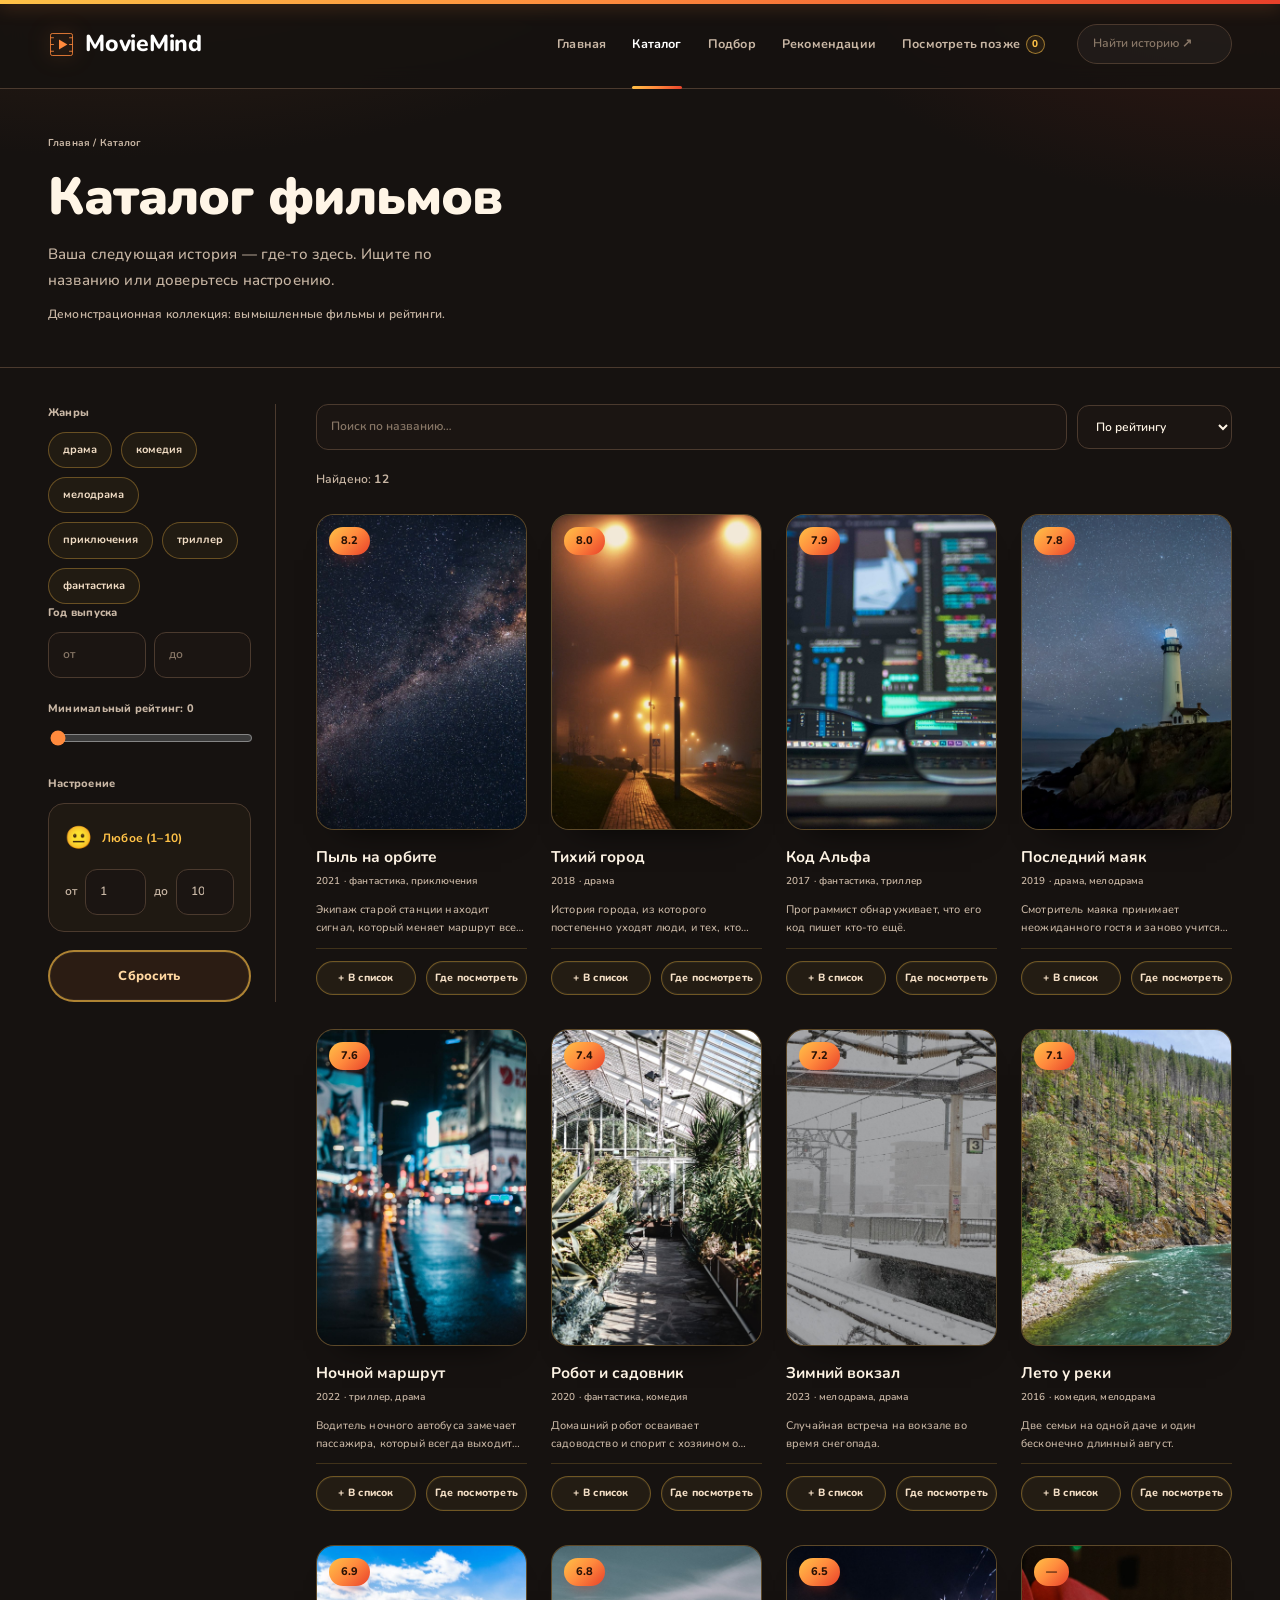
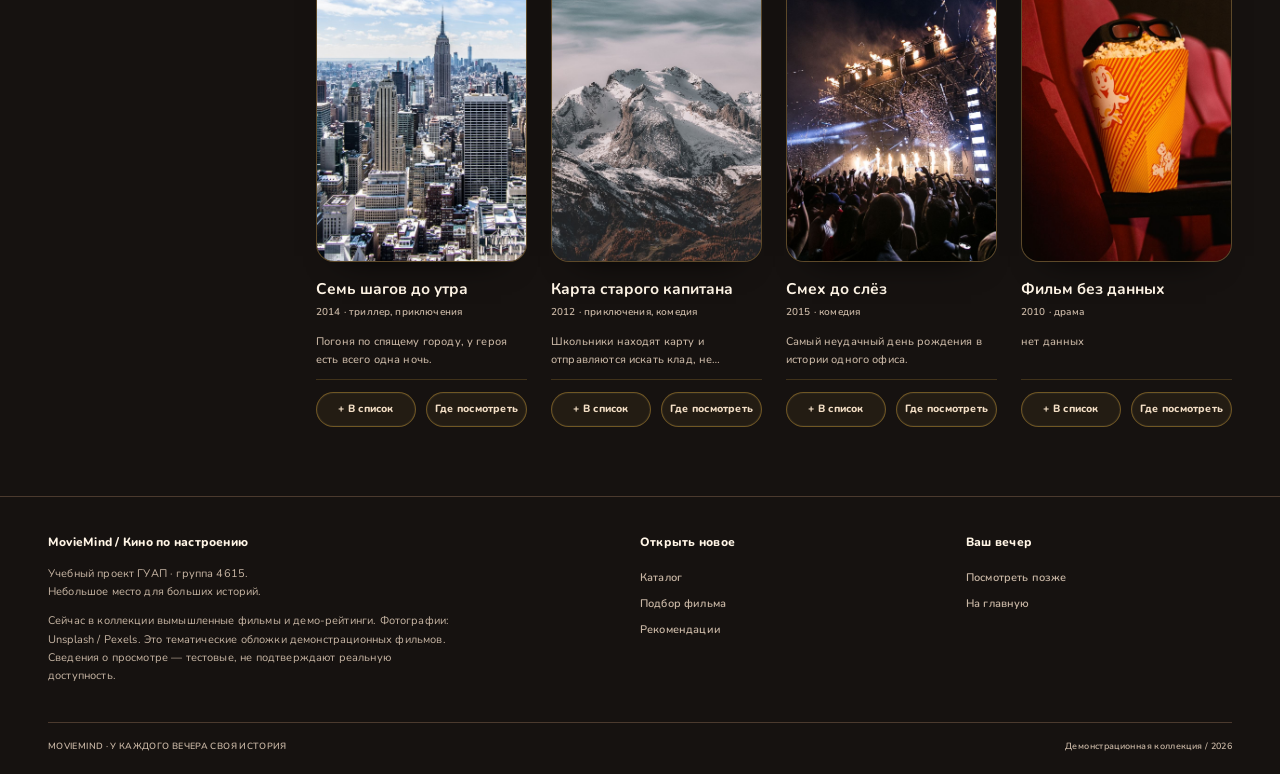
==== commit e5078e47: "всё чеенько" ====
--- a/catalog.html
+++ b/catalog.html
@@ -4,9 +4,13 @@
 <meta charset="UTF-8">
 <meta name="viewport" content="width=device-width, initial-scale=1">
 <title>Каталог — MovieMind</title>
-<meta name="theme-color" content="#10191d">
+<meta name="theme-color" content="#161210">
 <link rel="icon" href="assets/favicon.svg" type="image/svg+xml">
+<link rel="preconnect" href="https://fonts.googleapis.com">
+<link rel="preconnect" href="https://fonts.gstatic.com" crossorigin>
+<link href="https://fonts.googleapis.com/css2?family=Nunito:wght@400;500;600;700;800;900&display=swap" rel="stylesheet">
 <link rel="stylesheet" href="style.css">
+<link rel="stylesheet" href="theme.css">
 </head>
 <body data-page="catalog">
 <div id="site-header"></div>
--- a/theme.css
+++ b/theme.css
@@ -0,0 +1,424 @@
+/* MovieMind — тёплая тема «кино-закат»:
+   оранжевый, жёлтый, красный и тёплый серый + округлая типографика.
+   Подключается после style.css и мягко переопределяет оформление. */
+
+:root{
+  --bg:#161210;
+  --surface:#221b17;
+  --surface-2:#2d241d;
+  --border:#4b3a2e;
+  --text:#fff5e6;
+  --muted:#c9b7a5;
+  --accent:#ff8a3d;
+  --accent-2:#ffc247;
+  --accent-3:#e8402a;
+  --paper:#f9ecd7;
+  --ink:#2a1a10;
+  --r:16px;
+  --serif:'Nunito',ui-rounded,'SF Pro Rounded',-apple-system,BlinkMacSystemFont,'Segoe UI',Arial,sans-serif;
+  --sans:'Nunito',ui-rounded,'SF Pro Rounded',-apple-system,BlinkMacSystemFont,'Segoe UI',Arial,sans-serif;
+  --grad:linear-gradient(135deg,#ffc247 0%,#ff8a3d 48%,#e8402a 100%);
+  --grad-soft:linear-gradient(135deg,rgba(255,194,71,.18),rgba(232,64,42,.16));
+  --ring:0 0 0 3px rgba(255,138,61,.3);
+}
+
+::selection{background:var(--accent);color:#2b1206}
+
+body{
+  font-family:var(--sans);
+  font-size:15.5px;
+  line-height:1.65;
+  letter-spacing:.01em;
+  background:
+    radial-gradient(1100px 560px at 10% -8%,#3d2517 0%,transparent 62%),
+    radial-gradient(900px 520px at 100% -4%,#3d1a13 0%,transparent 58%),
+    var(--bg);
+}
+
+/* Тонкая градиентная полоса сверху страницы */
+body::before{
+  content:'';
+  position:fixed;
+  inset:0 0 auto 0;
+  height:4px;
+  background:var(--grad);
+  z-index:200;
+  pointer-events:none;
+  box-shadow:0 0 18px rgba(255,138,61,.55);
+}
+
+::-webkit-scrollbar{width:12px;height:12px}
+::-webkit-scrollbar-track{background:#141110}
+::-webkit-scrollbar-thumb{background:linear-gradient(#ff9a45,#e8402a);border:3px solid #141110;border-radius:999px}
+
+:focus-visible{outline:3px solid var(--accent-2);outline-offset:4px;border-radius:6px}
+
+/* ── Типографика ─────────────────────────────────────────────── */
+h1,h2,h3,.logo,.poster-title,.mood-collection h3,dialog h3{font-family:var(--serif)}
+h1,h2{font-weight:900;letter-spacing:-.018em;line-height:1.1}
+h1{font-size:clamp(38px,4.7vw,68px)}
+h2{font-size:clamp(27px,2.8vw,40px);letter-spacing:-.012em}
+h3{font-weight:700;letter-spacing:-.005em;line-height:1.4}
+
+em{
+  font-style:normal;
+  font-weight:700;
+  color:var(--accent-2);
+  background:linear-gradient(135deg,#ffd66e 0%,#ff9a45 55%,#ff6a34 100%);
+  -webkit-background-clip:text;
+  background-clip:text;
+  -webkit-text-fill-color:transparent;
+}
+
+.eyebrow{
+  font-family:var(--sans);
+  font-weight:800;
+  font-size:10.5px;
+  letter-spacing:.15em;
+  color:var(--accent-2);
+}
+.lead{font-size:15px;font-weight:500;line-height:1.75;color:var(--muted)}
+.meta,.note{font-weight:600}
+
+/* ── Шапка ───────────────────────────────────────────────────── */
+#site-header{position:sticky;top:0;z-index:90}
+.header{
+  background:rgba(22,18,16,.86);
+  backdrop-filter:blur(12px);
+  border-bottom:1px solid var(--border);
+}
+.logo{font-weight:800;letter-spacing:-.01em;color:#fff}
+.logo svg{color:var(--accent);filter:drop-shadow(0 0 10px rgba(255,138,61,.5))}
+
+nav a{font-weight:700;font-size:12.5px;letter-spacing:.015em;color:var(--muted);transition:color .18s}
+nav a:hover{color:var(--accent-2)}
+nav a.active{color:#fff}
+nav a.active:after{height:3px;border-radius:3px;background:var(--grad)}
+.count{
+  border:1.5px solid rgba(255,194,71,.55);
+  color:var(--accent-2);
+  font-weight:800;
+  border-radius:999px;
+  background:rgba(255,194,71,.08);
+}
+.quick input.input{
+  background:rgba(255,255,255,.04);
+  border:1.5px solid var(--border);
+  border-radius:999px;
+  padding:9px 15px;
+  font-weight:600;
+}
+.quick input.input:focus{border-color:var(--accent);box-shadow:var(--ring);outline:none}
+
+/* ── Кнопки ──────────────────────────────────────────────────── */
+.btn{
+  border-radius:999px;
+  border:2px solid transparent;
+  padding:14px 26px;
+  font-family:var(--sans);
+  font-size:13px;
+  font-weight:800;
+  letter-spacing:.02em;
+  transition:transform .18s ease,box-shadow .18s ease,background .18s ease,color .18s ease,border-color .18s ease;
+}
+.btn-main{
+  background:var(--grad);
+  color:#2b1206;
+  border-color:#ffd98a;
+  box-shadow:0 12px 26px -12px rgba(232,64,42,.85),inset 0 1px 0 rgba(255,255,255,.5);
+}
+.btn-main:hover{
+  background:linear-gradient(135deg,#ffd166 0%,#ff9448 48%,#f04b30 100%);
+  transform:translateY(-3px);
+  box-shadow:0 18px 34px -14px rgba(255,122,41,.9),inset 0 1px 0 rgba(255,255,255,.65);
+}
+.btn-main:active{transform:translateY(-1px)}
+.btn-ghost{
+  background:rgba(255,138,61,.09);
+  border-color:rgba(255,194,71,.62);
+  color:#ffd7a1;
+  box-shadow:inset 0 0 0 1px rgba(255,255,255,.04);
+}
+.btn-ghost:hover{
+  background:rgba(255,138,61,.2);
+  border-color:var(--accent-2);
+  color:#fff;
+  transform:translateY(-2px);
+  box-shadow:0 12px 24px -14px rgba(255,194,71,.85);
+}
+
+.hero-btns{gap:16px}
+.hero-btns .btn{gap:14px}
+.hero .lead{font-size:15px}
+
+.text-btn{
+  border:2px dashed rgba(255,194,71,.55);
+  border-radius:999px;
+  padding:12px 22px;
+  font-weight:800;
+  color:#ffd7a1;
+  gap:12px;
+  transition:background .18s,border-color .18s,color .18s;
+}
+.text-btn:hover{background:rgba(255,194,71,.14);border-color:var(--accent-2);color:#fff}
+.text-btn span{font-size:18px}
+
+.editorial-link{
+  font-weight:800;
+  color:var(--accent-2);
+  gap:10px;
+  border-bottom:2px solid rgba(255,194,71,.38);
+  padding-bottom:3px;
+}
+.editorial-link span{
+  display:inline-grid;
+  place-items:center;
+  width:26px;
+  height:26px;
+  border-radius:50%;
+  background:var(--grad);
+  color:#2b1206;
+  font-size:14px;
+  font-weight:800;
+}
+.editorial-link:hover{color:#fff;border-color:var(--accent-2)}
+
+/* ── Первый экран ────────────────────────────────────────────── */
+.live-dot{width:8px;height:8px;background:var(--accent-3);box-shadow:0 0 0 4px rgba(232,64,42,.22)}
+.hero-caption{font-weight:700;color:#e0c8ae}
+.caption-rule{height:2px;background:var(--grad);border-radius:2px}
+
+.feature{
+  border-radius:22px;
+  border:1px solid rgba(255,194,71,.28);
+  background:#2b241f;
+  box-shadow:0 34px 60px -34px rgba(0,0,0,.95);
+}
+.feature:after{
+  background:linear-gradient(0deg,rgba(18,11,7,.98) 4%,rgba(18,11,7,.6) 44%,rgba(18,11,7,.04) 78%);
+}
+.feature-top{color:#ffe6bd;font-weight:700}
+.feature-top span:first-child{border-bottom:1.5px solid rgba(255,194,71,.65);color:var(--accent-2);font-weight:800}
+.feature-info .eyebrow{color:var(--accent-2)}
+.feature-meta{color:#f2ddc4;font-weight:600}
+.feature h2 em{
+  color:var(--accent-2);
+  background:linear-gradient(135deg,#ffd66e,#ff8a3d);
+  -webkit-background-clip:text;
+  background-clip:text;
+  -webkit-text-fill-color:transparent;
+}
+.feature-link{
+  border-top:1.5px solid rgba(255,194,71,.38);
+  padding-top:14px;
+  font-weight:800;
+  letter-spacing:.03em;
+  color:#ffe6bd;
+}
+.feature-link:hover{color:var(--accent-2)}
+.feature-side{color:rgba(255,214,160,.72)}
+
+.collection-line{border-top:1px solid var(--border);font-weight:600}
+.collection-line b{color:var(--accent-2);font-size:13px}
+.collection-line .collection-note{color:var(--muted)}
+
+/* ── Блок настроений (светлый тёплый) ────────────────────────── */
+.mood-section{
+  background:linear-gradient(180deg,#fbeed8 0%,#f4e0c0 100%);
+  color:var(--ink);
+  border-block:1px solid rgba(232,64,42,.16);
+}
+.mood-section .eyebrow{color:#b04a1c}
+.mood-section .editorial-link{color:#a03c12;border-color:rgba(160,60,18,.32)}
+.mood-section .editorial-link:hover{color:#e8402a;border-color:#e8402a}
+.mood-collection{
+  border-top:2px solid rgba(232,64,42,.28);
+  border-radius:16px;
+  padding:24px 18px 20px;
+  background:rgba(255,255,255,.55);
+  box-shadow:0 14px 26px -24px rgba(90,40,10,.75);
+  transition:transform .2s,box-shadow .2s,border-color .2s;
+}
+.mood-collection:hover{
+  transform:translateY(-6px);
+  border-top-color:var(--accent-3);
+  box-shadow:0 22px 34px -22px rgba(160,60,18,.6);
+}
+.mood-number{color:#b0602f;font-weight:800}
+.mood-collection h3{font-weight:700;color:#33190c}
+.mood-collection p{color:#7d5634;font-weight:600}
+.mood-symbol{color:var(--accent-3);font-weight:700}
+
+/* ── Карточки фильмов ────────────────────────────────────────── */
+.poster{
+  border-radius:18px;
+  border:1px solid rgba(255,194,71,.22);
+  background:#2f2721;
+  box-shadow:0 20px 32px -26px #000;
+  transition:border-color .25s,box-shadow .25s;
+}
+.card:hover .poster{
+  border-color:rgba(255,194,71,.6);
+  box-shadow:0 24px 40px -26px rgba(232,64,42,.55);
+}
+.poster-title{font-weight:700;color:#ffe9c9}
+.badge{
+  background:var(--grad);
+  color:#2b1206;
+  border-radius:999px;
+  padding:5px 12px;
+  font-weight:800;
+  box-shadow:0 8px 16px -10px rgba(232,64,42,.95);
+}
+.card h3{font-weight:700;font-size:15.5px}
+.card .meta{font-weight:600}
+.desc{font-weight:500}
+
+.actions{gap:10px;border-top:1px solid rgba(255,194,71,.18);padding-top:12px}
+.actions .btn{
+  border:1.5px solid rgba(255,194,71,.35);
+  border-radius:999px;
+  background:rgba(255,194,71,.06);
+  color:#f4dfc6;
+  padding:8px 8px;
+  font-size:10.5px;
+  font-weight:800;
+}
+.actions .btn:hover{
+  background:rgba(255,138,61,.18);
+  border-color:var(--accent);
+  color:#fff;
+  transform:translateY(-1px);
+}
+.actions .later-btn{border-right:1.5px solid rgba(255,194,71,.35);border-radius:999px}
+.later-btn.on{color:var(--accent-2);border-color:var(--accent-2);background:rgba(255,194,71,.16)}
+
+.match{height:6px;border-radius:999px;background:rgba(255,194,71,.14);overflow:hidden;margin:2px 0 12px}
+.match span{background:var(--grad);border-radius:999px}
+
+/* ── Шаги и служебные блоки ──────────────────────────────────── */
+.about-selection{border-top:1px solid var(--border)}
+.editorial-steps li{border-bottom:1px solid var(--border)}
+.editorial-steps li>span{color:var(--accent-2);font-weight:700}
+.editorial-steps h3{font-weight:700}
+.editorial-steps p{font-weight:500}
+
+.page-head{border-bottom:1px solid var(--border)}
+.crumbs{font-weight:700}
+.crumbs a:hover{color:var(--accent-2)}
+
+.panel{
+  background:linear-gradient(180deg,var(--surface) 0%,#1d1713 100%);
+  border:1px solid var(--border);
+  border-radius:20px;
+  box-shadow:0 24px 44px -36px #000;
+}
+.f-title{font-weight:800;letter-spacing:.02em}
+.input{
+  border:1.5px solid var(--border);
+  border-radius:12px;
+  background:#1b1512;
+  padding:12px 14px;
+  font-weight:600;
+}
+.input:focus{outline:none;border-color:var(--accent);box-shadow:var(--ring)}
+.input::placeholder{color:#a4907c;font-weight:600}
+input[type=range]{accent-color:var(--accent)}
+
+.chips{gap:9px}
+.chip{
+  border:1.5px solid rgba(255,194,71,.32);
+  border-radius:999px;
+  background:rgba(255,194,71,.05);
+  padding:8px 14px;
+  font-weight:700;
+  color:#f0dcc4;
+  transition:background .16s,border-color .16s,color .16s,box-shadow .16s;
+}
+.chip:hover{border-color:var(--accent-2);background:rgba(255,194,71,.14);color:#fff}
+.chip.active{
+  background:var(--grad);
+  border-color:#ffd98a;
+  color:#2b1206;
+  font-weight:800;
+  box-shadow:0 10px 20px -12px rgba(232,64,42,.95);
+}
+
+.toolbar select{color-scheme:dark}
+
+.msg{
+  border:1.5px dashed rgba(255,194,71,.4);
+  border-radius:16px;
+  background:rgba(255,194,71,.04);
+  font-weight:600;
+}
+.msg a{color:var(--accent-2)}
+.msg.error{border-color:#d95a45;color:#ffb7a6;background:rgba(232,64,42,.08)}
+.msg.warn{border-color:var(--accent-2)}
+
+/* ── Мастер подбора ──────────────────────────────────────────── */
+.progress{height:6px;border-radius:999px;background:rgba(255,194,71,.14);overflow:hidden}
+.progress span{background:var(--grad);border-radius:999px}
+.mood-box{border:1.5px solid var(--border);border-radius:16px;background:rgba(255,194,71,.04)}
+.mood-preview{color:var(--accent-2);font-weight:700}
+.mood-field{font-weight:600}
+.wiz-actions{border-top:1px solid var(--border)}
+.tag{border-radius:999px;padding:6px 12px;font-weight:700;border:1.5px solid rgba(255,194,71,.32);background:rgba(255,194,71,.05)}
+.tag.demo-label{border-color:rgba(255,194,71,.55);color:var(--accent-2);background:rgba(255,194,71,.1)}
+.source-disclaimer{border-left:3px solid var(--accent);border-radius:0 10px 10px 0;padding-left:14px;font-weight:600}
+
+/* ── Диалоги, тосты, подвал ──────────────────────────────────── */
+dialog{
+  border:1px solid rgba(255,194,71,.35);
+  border-radius:22px;
+  box-shadow:0 40px 80px -40px #000;
+}
+dialog::backdrop{background:rgba(16,9,5,.88);backdrop-filter:blur(7px)}
+dialog h3{font-weight:700}
+dialog .src a{color:var(--accent-2);font-weight:700}
+.dialog-close{
+  border:1.5px solid rgba(255,194,71,.4);
+  border-radius:999px;
+  width:36px;
+  height:36px;
+  padding:0;
+  font-weight:800;
+  transition:background .18s,border-color .18s;
+}
+.dialog-close:hover{background:rgba(255,194,71,.16);border-color:var(--accent-2)}
+
+#toast{
+  background:linear-gradient(180deg,#fff6e7,#ffe6c4);
+  color:#2a1a10;
+  border:1px solid #ffcf7a;
+  border-radius:999px;
+  font-weight:700;
+  box-shadow:0 18px 44px -18px rgba(0,0,0,.8);
+}
+
+footer{border-top:1px solid var(--border)}
+.f-cols b{font-weight:800;letter-spacing:.02em}
+.f-cols a{font-weight:600}
+.f-cols a:hover{color:var(--accent-2)}
+.footer-bottom{border-top:1px solid var(--border);font-weight:600}
+
+/* ── Крупные экраны ──────────────────────────────────────────── */
+@media(min-width:1440px){
+  .hero h1{font-size:74px}
+  .feature h2{font-size:60px}
+}
+
+/* ── Мобильные правки ────────────────────────────────────────── */
+@media(max-width:760px){
+  #site-header{position:static}
+  .btn{padding:12px 20px;font-size:12px}
+  .text-btn{padding:11px 18px}
+  .poster{border-radius:14px}
+  .mood-collection{padding:20px 16px 16px}
+  .home-grid .actions,.grid .actions{gap:8px;padding-top:10px}
+  .home-grid .actions .later-btn,.grid .actions .later-btn{border-right:1.5px solid rgba(255,194,71,.35)}
+  .actions .btn{padding:9px 6px}
+}
+@media(max-width:370px){
+  .actions .btn{font-size:9.5px;padding:8px 4px}
+}
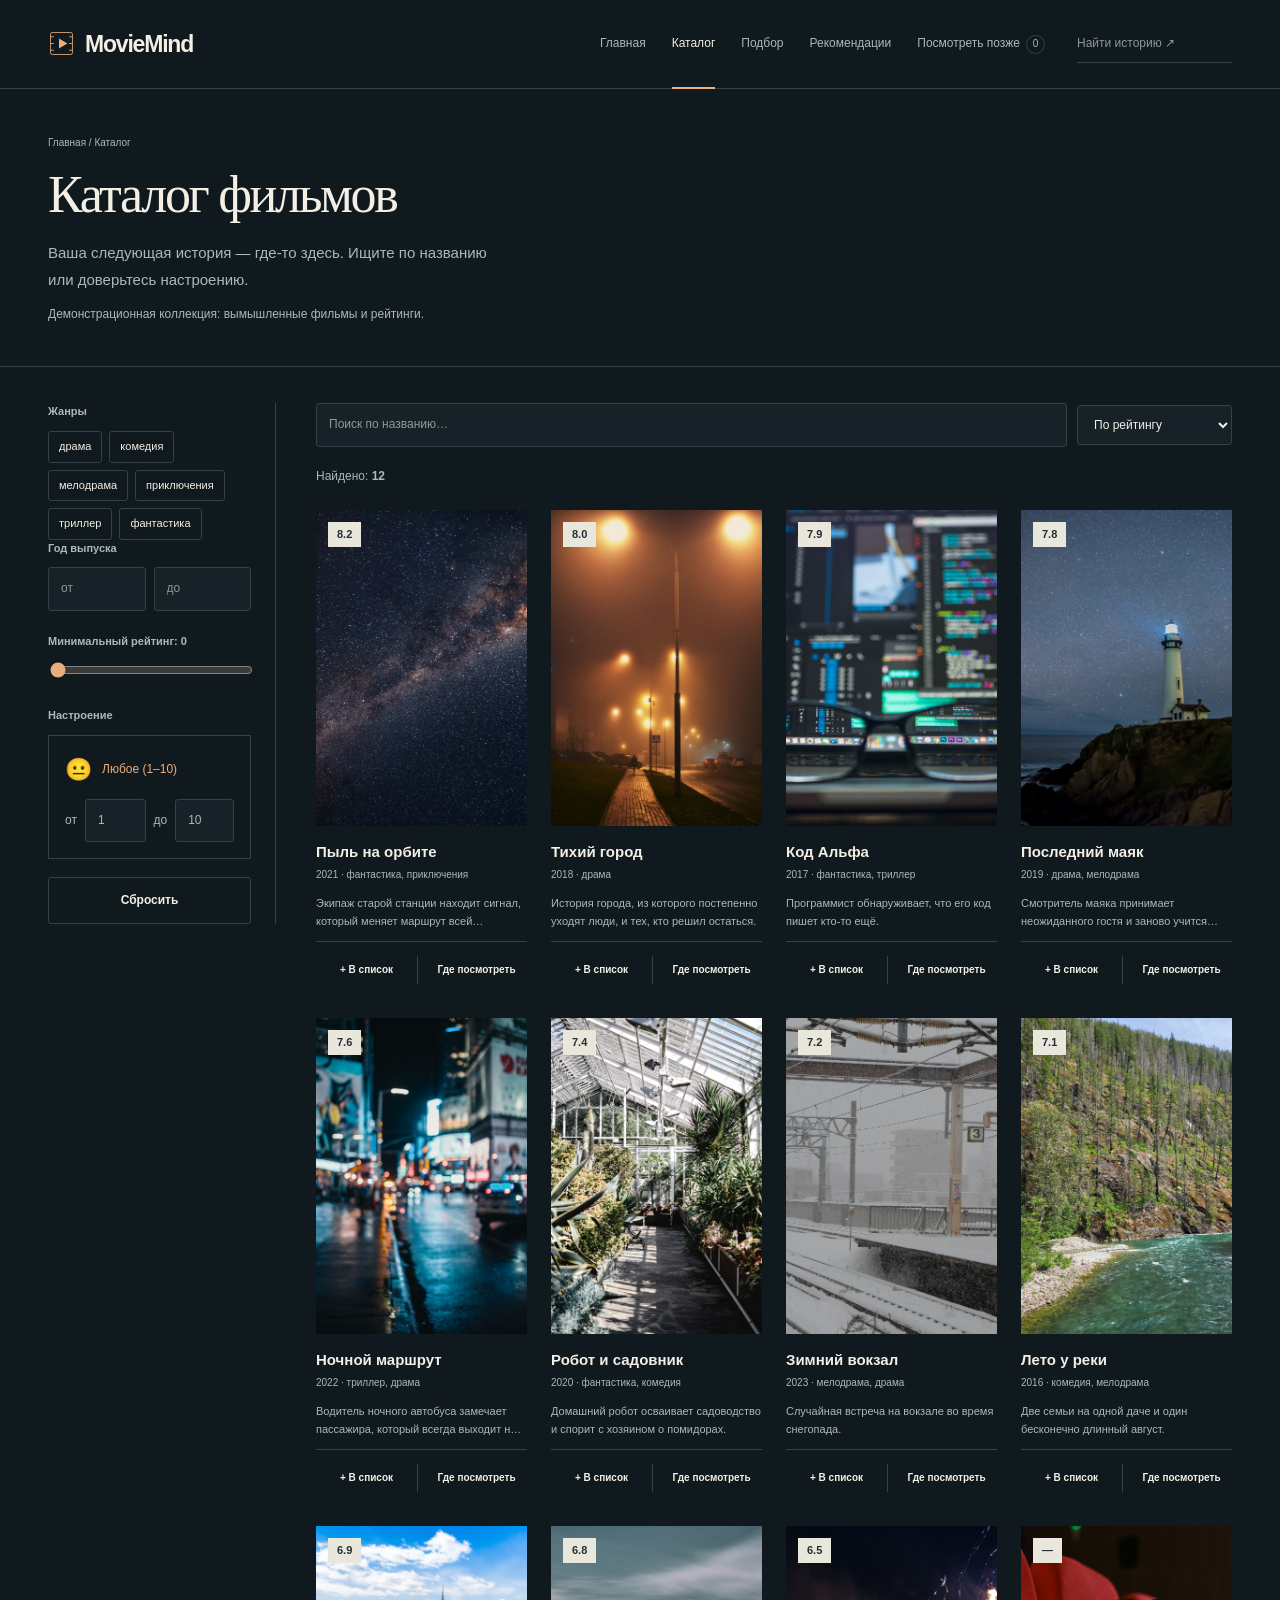
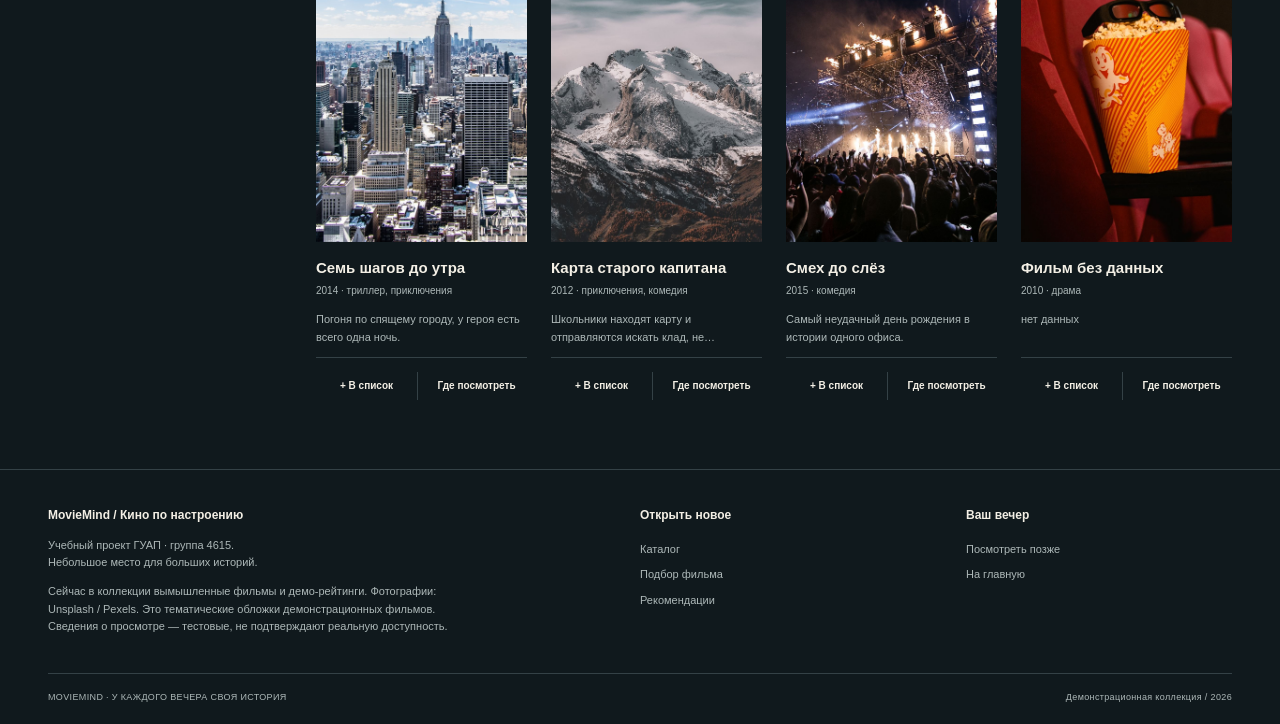
==== commit f432cee7: "Merge pull request #5 from Drakssaut/main укцкуцк" ====
--- a/catalog.html
+++ b/catalog.html
@@ -4,13 +4,9 @@
 <meta charset="UTF-8">
 <meta name="viewport" content="width=device-width, initial-scale=1">
 <title>Каталог — MovieMind</title>
-<meta name="theme-color" content="#161210">
+<meta name="theme-color" content="#10191d">
 <link rel="icon" href="assets/favicon.svg" type="image/svg+xml">
-<link rel="preconnect" href="https://fonts.googleapis.com">
-<link rel="preconnect" href="https://fonts.gstatic.com" crossorigin>
-<link href="https://fonts.googleapis.com/css2?family=Nunito:wght@400;500;600;700;800;900&display=swap" rel="stylesheet">
 <link rel="stylesheet" href="style.css">
-<link rel="stylesheet" href="theme.css">
 </head>
 <body data-page="catalog">
 <div id="site-header"></div>
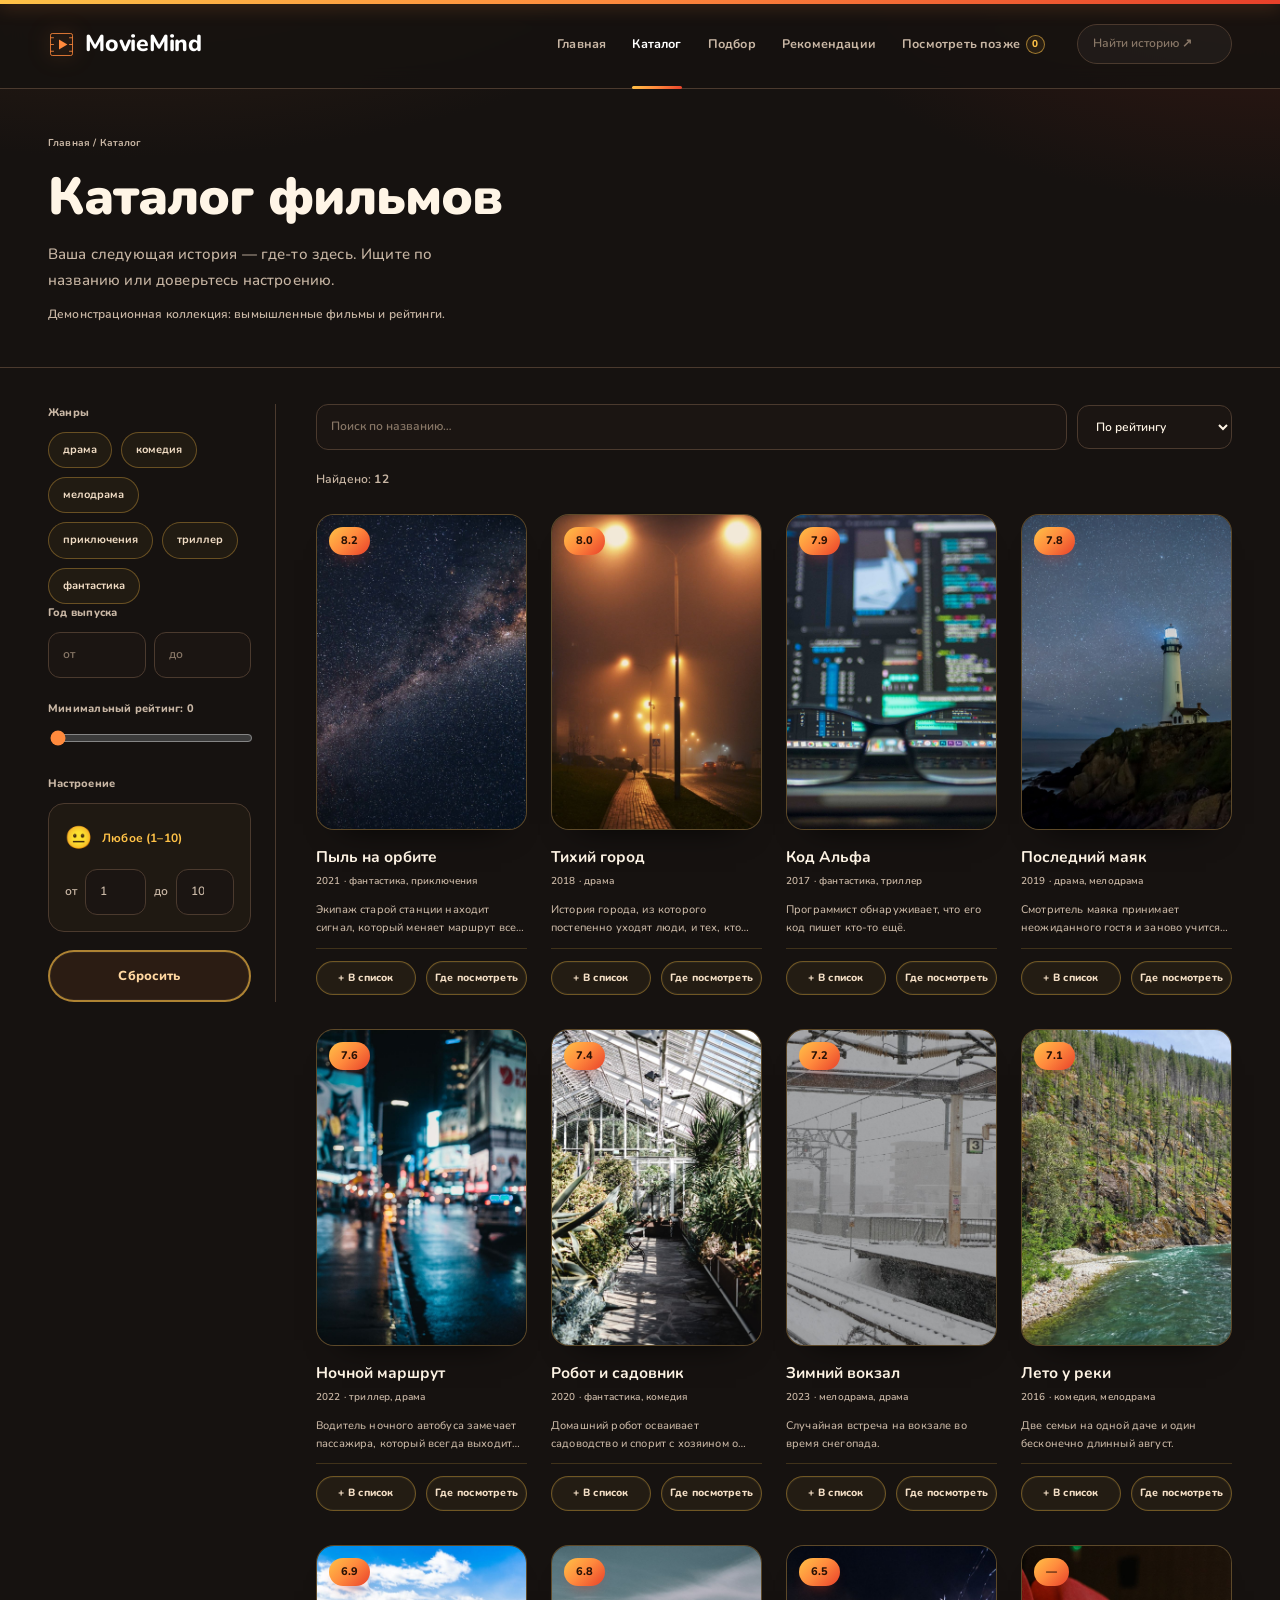
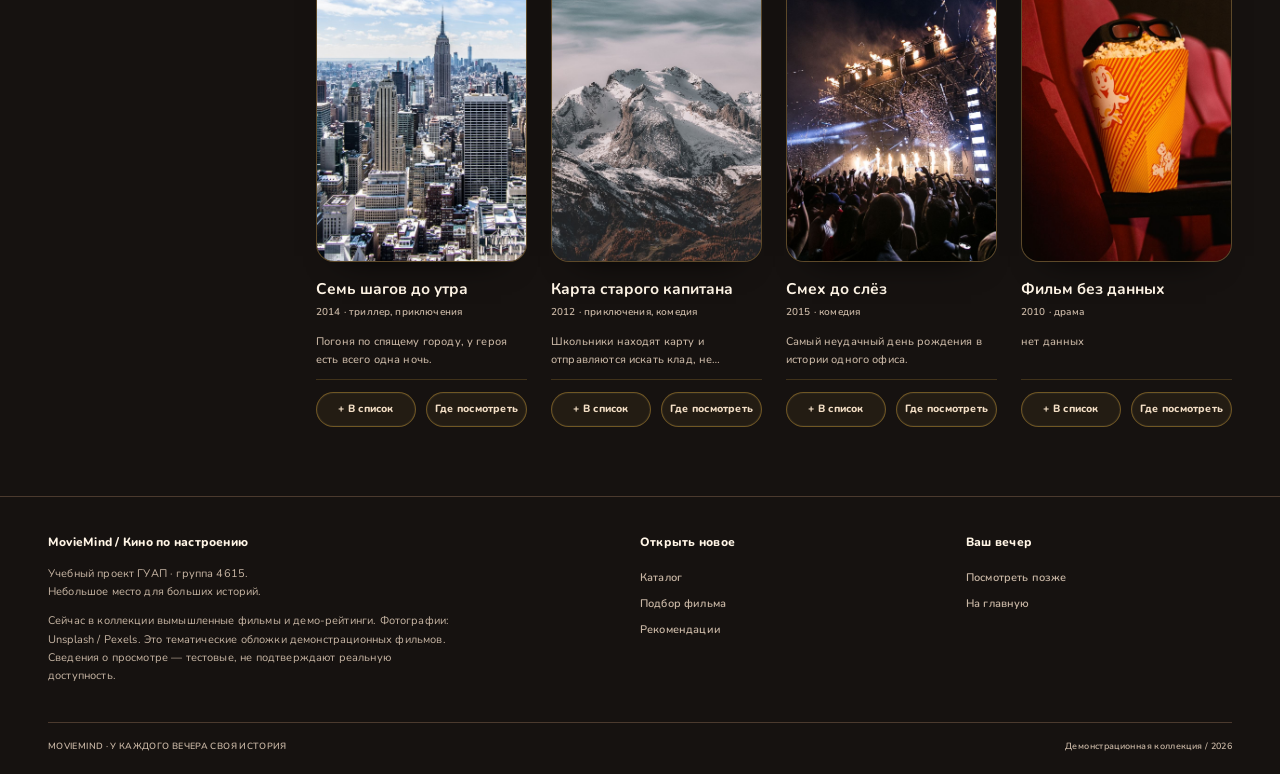
==== commit 7a6d5391: "Merge pull request #6 from Drakssaut/Nikita Nikita" ====
--- a/catalog.html
+++ b/catalog.html
@@ -4,9 +4,13 @@
 <meta charset="UTF-8">
 <meta name="viewport" content="width=device-width, initial-scale=1">
 <title>Каталог — MovieMind</title>
-<meta name="theme-color" content="#10191d">
+<meta name="theme-color" content="#161210">
 <link rel="icon" href="assets/favicon.svg" type="image/svg+xml">
+<link rel="preconnect" href="https://fonts.googleapis.com">
+<link rel="preconnect" href="https://fonts.gstatic.com" crossorigin>
+<link href="https://fonts.googleapis.com/css2?family=Nunito:wght@400;500;600;700;800;900&display=swap" rel="stylesheet">
 <link rel="stylesheet" href="style.css">
+<link rel="stylesheet" href="theme.css">
 </head>
 <body data-page="catalog">
 <div id="site-header"></div>
--- a/theme.css
+++ b/theme.css
@@ -0,0 +1,424 @@
+/* MovieMind — тёплая тема «кино-закат»:
+   оранжевый, жёлтый, красный и тёплый серый + округлая типографика.
+   Подключается после style.css и мягко переопределяет оформление. */
+
+:root{
+  --bg:#161210;
+  --surface:#221b17;
+  --surface-2:#2d241d;
+  --border:#4b3a2e;
+  --text:#fff5e6;
+  --muted:#c9b7a5;
+  --accent:#ff8a3d;
+  --accent-2:#ffc247;
+  --accent-3:#e8402a;
+  --paper:#f9ecd7;
+  --ink:#2a1a10;
+  --r:16px;
+  --serif:'Nunito',ui-rounded,'SF Pro Rounded',-apple-system,BlinkMacSystemFont,'Segoe UI',Arial,sans-serif;
+  --sans:'Nunito',ui-rounded,'SF Pro Rounded',-apple-system,BlinkMacSystemFont,'Segoe UI',Arial,sans-serif;
+  --grad:linear-gradient(135deg,#ffc247 0%,#ff8a3d 48%,#e8402a 100%);
+  --grad-soft:linear-gradient(135deg,rgba(255,194,71,.18),rgba(232,64,42,.16));
+  --ring:0 0 0 3px rgba(255,138,61,.3);
+}
+
+::selection{background:var(--accent);color:#2b1206}
+
+body{
+  font-family:var(--sans);
+  font-size:15.5px;
+  line-height:1.65;
+  letter-spacing:.01em;
+  background:
+    radial-gradient(1100px 560px at 10% -8%,#3d2517 0%,transparent 62%),
+    radial-gradient(900px 520px at 100% -4%,#3d1a13 0%,transparent 58%),
+    var(--bg);
+}
+
+/* Тонкая градиентная полоса сверху страницы */
+body::before{
+  content:'';
+  position:fixed;
+  inset:0 0 auto 0;
+  height:4px;
+  background:var(--grad);
+  z-index:200;
+  pointer-events:none;
+  box-shadow:0 0 18px rgba(255,138,61,.55);
+}
+
+::-webkit-scrollbar{width:12px;height:12px}
+::-webkit-scrollbar-track{background:#141110}
+::-webkit-scrollbar-thumb{background:linear-gradient(#ff9a45,#e8402a);border:3px solid #141110;border-radius:999px}
+
+:focus-visible{outline:3px solid var(--accent-2);outline-offset:4px;border-radius:6px}
+
+/* ── Типографика ─────────────────────────────────────────────── */
+h1,h2,h3,.logo,.poster-title,.mood-collection h3,dialog h3{font-family:var(--serif)}
+h1,h2{font-weight:900;letter-spacing:-.018em;line-height:1.1}
+h1{font-size:clamp(38px,4.7vw,68px)}
+h2{font-size:clamp(27px,2.8vw,40px);letter-spacing:-.012em}
+h3{font-weight:700;letter-spacing:-.005em;line-height:1.4}
+
+em{
+  font-style:normal;
+  font-weight:700;
+  color:var(--accent-2);
+  background:linear-gradient(135deg,#ffd66e 0%,#ff9a45 55%,#ff6a34 100%);
+  -webkit-background-clip:text;
+  background-clip:text;
+  -webkit-text-fill-color:transparent;
+}
+
+.eyebrow{
+  font-family:var(--sans);
+  font-weight:800;
+  font-size:10.5px;
+  letter-spacing:.15em;
+  color:var(--accent-2);
+}
+.lead{font-size:15px;font-weight:500;line-height:1.75;color:var(--muted)}
+.meta,.note{font-weight:600}
+
+/* ── Шапка ───────────────────────────────────────────────────── */
+#site-header{position:sticky;top:0;z-index:90}
+.header{
+  background:rgba(22,18,16,.86);
+  backdrop-filter:blur(12px);
+  border-bottom:1px solid var(--border);
+}
+.logo{font-weight:800;letter-spacing:-.01em;color:#fff}
+.logo svg{color:var(--accent);filter:drop-shadow(0 0 10px rgba(255,138,61,.5))}
+
+nav a{font-weight:700;font-size:12.5px;letter-spacing:.015em;color:var(--muted);transition:color .18s}
+nav a:hover{color:var(--accent-2)}
+nav a.active{color:#fff}
+nav a.active:after{height:3px;border-radius:3px;background:var(--grad)}
+.count{
+  border:1.5px solid rgba(255,194,71,.55);
+  color:var(--accent-2);
+  font-weight:800;
+  border-radius:999px;
+  background:rgba(255,194,71,.08);
+}
+.quick input.input{
+  background:rgba(255,255,255,.04);
+  border:1.5px solid var(--border);
+  border-radius:999px;
+  padding:9px 15px;
+  font-weight:600;
+}
+.quick input.input:focus{border-color:var(--accent);box-shadow:var(--ring);outline:none}
+
+/* ── Кнопки ──────────────────────────────────────────────────── */
+.btn{
+  border-radius:999px;
+  border:2px solid transparent;
+  padding:14px 26px;
+  font-family:var(--sans);
+  font-size:13px;
+  font-weight:800;
+  letter-spacing:.02em;
+  transition:transform .18s ease,box-shadow .18s ease,background .18s ease,color .18s ease,border-color .18s ease;
+}
+.btn-main{
+  background:var(--grad);
+  color:#2b1206;
+  border-color:#ffd98a;
+  box-shadow:0 12px 26px -12px rgba(232,64,42,.85),inset 0 1px 0 rgba(255,255,255,.5);
+}
+.btn-main:hover{
+  background:linear-gradient(135deg,#ffd166 0%,#ff9448 48%,#f04b30 100%);
+  transform:translateY(-3px);
+  box-shadow:0 18px 34px -14px rgba(255,122,41,.9),inset 0 1px 0 rgba(255,255,255,.65);
+}
+.btn-main:active{transform:translateY(-1px)}
+.btn-ghost{
+  background:rgba(255,138,61,.09);
+  border-color:rgba(255,194,71,.62);
+  color:#ffd7a1;
+  box-shadow:inset 0 0 0 1px rgba(255,255,255,.04);
+}
+.btn-ghost:hover{
+  background:rgba(255,138,61,.2);
+  border-color:var(--accent-2);
+  color:#fff;
+  transform:translateY(-2px);
+  box-shadow:0 12px 24px -14px rgba(255,194,71,.85);
+}
+
+.hero-btns{gap:16px}
+.hero-btns .btn{gap:14px}
+.hero .lead{font-size:15px}
+
+.text-btn{
+  border:2px dashed rgba(255,194,71,.55);
+  border-radius:999px;
+  padding:12px 22px;
+  font-weight:800;
+  color:#ffd7a1;
+  gap:12px;
+  transition:background .18s,border-color .18s,color .18s;
+}
+.text-btn:hover{background:rgba(255,194,71,.14);border-color:var(--accent-2);color:#fff}
+.text-btn span{font-size:18px}
+
+.editorial-link{
+  font-weight:800;
+  color:var(--accent-2);
+  gap:10px;
+  border-bottom:2px solid rgba(255,194,71,.38);
+  padding-bottom:3px;
+}
+.editorial-link span{
+  display:inline-grid;
+  place-items:center;
+  width:26px;
+  height:26px;
+  border-radius:50%;
+  background:var(--grad);
+  color:#2b1206;
+  font-size:14px;
+  font-weight:800;
+}
+.editorial-link:hover{color:#fff;border-color:var(--accent-2)}
+
+/* ── Первый экран ────────────────────────────────────────────── */
+.live-dot{width:8px;height:8px;background:var(--accent-3);box-shadow:0 0 0 4px rgba(232,64,42,.22)}
+.hero-caption{font-weight:700;color:#e0c8ae}
+.caption-rule{height:2px;background:var(--grad);border-radius:2px}
+
+.feature{
+  border-radius:22px;
+  border:1px solid rgba(255,194,71,.28);
+  background:#2b241f;
+  box-shadow:0 34px 60px -34px rgba(0,0,0,.95);
+}
+.feature:after{
+  background:linear-gradient(0deg,rgba(18,11,7,.98) 4%,rgba(18,11,7,.6) 44%,rgba(18,11,7,.04) 78%);
+}
+.feature-top{color:#ffe6bd;font-weight:700}
+.feature-top span:first-child{border-bottom:1.5px solid rgba(255,194,71,.65);color:var(--accent-2);font-weight:800}
+.feature-info .eyebrow{color:var(--accent-2)}
+.feature-meta{color:#f2ddc4;font-weight:600}
+.feature h2 em{
+  color:var(--accent-2);
+  background:linear-gradient(135deg,#ffd66e,#ff8a3d);
+  -webkit-background-clip:text;
+  background-clip:text;
+  -webkit-text-fill-color:transparent;
+}
+.feature-link{
+  border-top:1.5px solid rgba(255,194,71,.38);
+  padding-top:14px;
+  font-weight:800;
+  letter-spacing:.03em;
+  color:#ffe6bd;
+}
+.feature-link:hover{color:var(--accent-2)}
+.feature-side{color:rgba(255,214,160,.72)}
+
+.collection-line{border-top:1px solid var(--border);font-weight:600}
+.collection-line b{color:var(--accent-2);font-size:13px}
+.collection-line .collection-note{color:var(--muted)}
+
+/* ── Блок настроений (светлый тёплый) ────────────────────────── */
+.mood-section{
+  background:linear-gradient(180deg,#fbeed8 0%,#f4e0c0 100%);
+  color:var(--ink);
+  border-block:1px solid rgba(232,64,42,.16);
+}
+.mood-section .eyebrow{color:#b04a1c}
+.mood-section .editorial-link{color:#a03c12;border-color:rgba(160,60,18,.32)}
+.mood-section .editorial-link:hover{color:#e8402a;border-color:#e8402a}
+.mood-collection{
+  border-top:2px solid rgba(232,64,42,.28);
+  border-radius:16px;
+  padding:24px 18px 20px;
+  background:rgba(255,255,255,.55);
+  box-shadow:0 14px 26px -24px rgba(90,40,10,.75);
+  transition:transform .2s,box-shadow .2s,border-color .2s;
+}
+.mood-collection:hover{
+  transform:translateY(-6px);
+  border-top-color:var(--accent-3);
+  box-shadow:0 22px 34px -22px rgba(160,60,18,.6);
+}
+.mood-number{color:#b0602f;font-weight:800}
+.mood-collection h3{font-weight:700;color:#33190c}
+.mood-collection p{color:#7d5634;font-weight:600}
+.mood-symbol{color:var(--accent-3);font-weight:700}
+
+/* ── Карточки фильмов ────────────────────────────────────────── */
+.poster{
+  border-radius:18px;
+  border:1px solid rgba(255,194,71,.22);
+  background:#2f2721;
+  box-shadow:0 20px 32px -26px #000;
+  transition:border-color .25s,box-shadow .25s;
+}
+.card:hover .poster{
+  border-color:rgba(255,194,71,.6);
+  box-shadow:0 24px 40px -26px rgba(232,64,42,.55);
+}
+.poster-title{font-weight:700;color:#ffe9c9}
+.badge{
+  background:var(--grad);
+  color:#2b1206;
+  border-radius:999px;
+  padding:5px 12px;
+  font-weight:800;
+  box-shadow:0 8px 16px -10px rgba(232,64,42,.95);
+}
+.card h3{font-weight:700;font-size:15.5px}
+.card .meta{font-weight:600}
+.desc{font-weight:500}
+
+.actions{gap:10px;border-top:1px solid rgba(255,194,71,.18);padding-top:12px}
+.actions .btn{
+  border:1.5px solid rgba(255,194,71,.35);
+  border-radius:999px;
+  background:rgba(255,194,71,.06);
+  color:#f4dfc6;
+  padding:8px 8px;
+  font-size:10.5px;
+  font-weight:800;
+}
+.actions .btn:hover{
+  background:rgba(255,138,61,.18);
+  border-color:var(--accent);
+  color:#fff;
+  transform:translateY(-1px);
+}
+.actions .later-btn{border-right:1.5px solid rgba(255,194,71,.35);border-radius:999px}
+.later-btn.on{color:var(--accent-2);border-color:var(--accent-2);background:rgba(255,194,71,.16)}
+
+.match{height:6px;border-radius:999px;background:rgba(255,194,71,.14);overflow:hidden;margin:2px 0 12px}
+.match span{background:var(--grad);border-radius:999px}
+
+/* ── Шаги и служебные блоки ──────────────────────────────────── */
+.about-selection{border-top:1px solid var(--border)}
+.editorial-steps li{border-bottom:1px solid var(--border)}
+.editorial-steps li>span{color:var(--accent-2);font-weight:700}
+.editorial-steps h3{font-weight:700}
+.editorial-steps p{font-weight:500}
+
+.page-head{border-bottom:1px solid var(--border)}
+.crumbs{font-weight:700}
+.crumbs a:hover{color:var(--accent-2)}
+
+.panel{
+  background:linear-gradient(180deg,var(--surface) 0%,#1d1713 100%);
+  border:1px solid var(--border);
+  border-radius:20px;
+  box-shadow:0 24px 44px -36px #000;
+}
+.f-title{font-weight:800;letter-spacing:.02em}
+.input{
+  border:1.5px solid var(--border);
+  border-radius:12px;
+  background:#1b1512;
+  padding:12px 14px;
+  font-weight:600;
+}
+.input:focus{outline:none;border-color:var(--accent);box-shadow:var(--ring)}
+.input::placeholder{color:#a4907c;font-weight:600}
+input[type=range]{accent-color:var(--accent)}
+
+.chips{gap:9px}
+.chip{
+  border:1.5px solid rgba(255,194,71,.32);
+  border-radius:999px;
+  background:rgba(255,194,71,.05);
+  padding:8px 14px;
+  font-weight:700;
+  color:#f0dcc4;
+  transition:background .16s,border-color .16s,color .16s,box-shadow .16s;
+}
+.chip:hover{border-color:var(--accent-2);background:rgba(255,194,71,.14);color:#fff}
+.chip.active{
+  background:var(--grad);
+  border-color:#ffd98a;
+  color:#2b1206;
+  font-weight:800;
+  box-shadow:0 10px 20px -12px rgba(232,64,42,.95);
+}
+
+.toolbar select{color-scheme:dark}
+
+.msg{
+  border:1.5px dashed rgba(255,194,71,.4);
+  border-radius:16px;
+  background:rgba(255,194,71,.04);
+  font-weight:600;
+}
+.msg a{color:var(--accent-2)}
+.msg.error{border-color:#d95a45;color:#ffb7a6;background:rgba(232,64,42,.08)}
+.msg.warn{border-color:var(--accent-2)}
+
+/* ── Мастер подбора ──────────────────────────────────────────── */
+.progress{height:6px;border-radius:999px;background:rgba(255,194,71,.14);overflow:hidden}
+.progress span{background:var(--grad);border-radius:999px}
+.mood-box{border:1.5px solid var(--border);border-radius:16px;background:rgba(255,194,71,.04)}
+.mood-preview{color:var(--accent-2);font-weight:700}
+.mood-field{font-weight:600}
+.wiz-actions{border-top:1px solid var(--border)}
+.tag{border-radius:999px;padding:6px 12px;font-weight:700;border:1.5px solid rgba(255,194,71,.32);background:rgba(255,194,71,.05)}
+.tag.demo-label{border-color:rgba(255,194,71,.55);color:var(--accent-2);background:rgba(255,194,71,.1)}
+.source-disclaimer{border-left:3px solid var(--accent);border-radius:0 10px 10px 0;padding-left:14px;font-weight:600}
+
+/* ── Диалоги, тосты, подвал ──────────────────────────────────── */
+dialog{
+  border:1px solid rgba(255,194,71,.35);
+  border-radius:22px;
+  box-shadow:0 40px 80px -40px #000;
+}
+dialog::backdrop{background:rgba(16,9,5,.88);backdrop-filter:blur(7px)}
+dialog h3{font-weight:700}
+dialog .src a{color:var(--accent-2);font-weight:700}
+.dialog-close{
+  border:1.5px solid rgba(255,194,71,.4);
+  border-radius:999px;
+  width:36px;
+  height:36px;
+  padding:0;
+  font-weight:800;
+  transition:background .18s,border-color .18s;
+}
+.dialog-close:hover{background:rgba(255,194,71,.16);border-color:var(--accent-2)}
+
+#toast{
+  background:linear-gradient(180deg,#fff6e7,#ffe6c4);
+  color:#2a1a10;
+  border:1px solid #ffcf7a;
+  border-radius:999px;
+  font-weight:700;
+  box-shadow:0 18px 44px -18px rgba(0,0,0,.8);
+}
+
+footer{border-top:1px solid var(--border)}
+.f-cols b{font-weight:800;letter-spacing:.02em}
+.f-cols a{font-weight:600}
+.f-cols a:hover{color:var(--accent-2)}
+.footer-bottom{border-top:1px solid var(--border);font-weight:600}
+
+/* ── Крупные экраны ──────────────────────────────────────────── */
+@media(min-width:1440px){
+  .hero h1{font-size:74px}
+  .feature h2{font-size:60px}
+}
+
+/* ── Мобильные правки ────────────────────────────────────────── */
+@media(max-width:760px){
+  #site-header{position:static}
+  .btn{padding:12px 20px;font-size:12px}
+  .text-btn{padding:11px 18px}
+  .poster{border-radius:14px}
+  .mood-collection{padding:20px 16px 16px}
+  .home-grid .actions,.grid .actions{gap:8px;padding-top:10px}
+  .home-grid .actions .later-btn,.grid .actions .later-btn{border-right:1.5px solid rgba(255,194,71,.35)}
+  .actions .btn{padding:9px 6px}
+}
+@media(max-width:370px){
+  .actions .btn{font-size:9.5px;padding:8px 4px}
+}
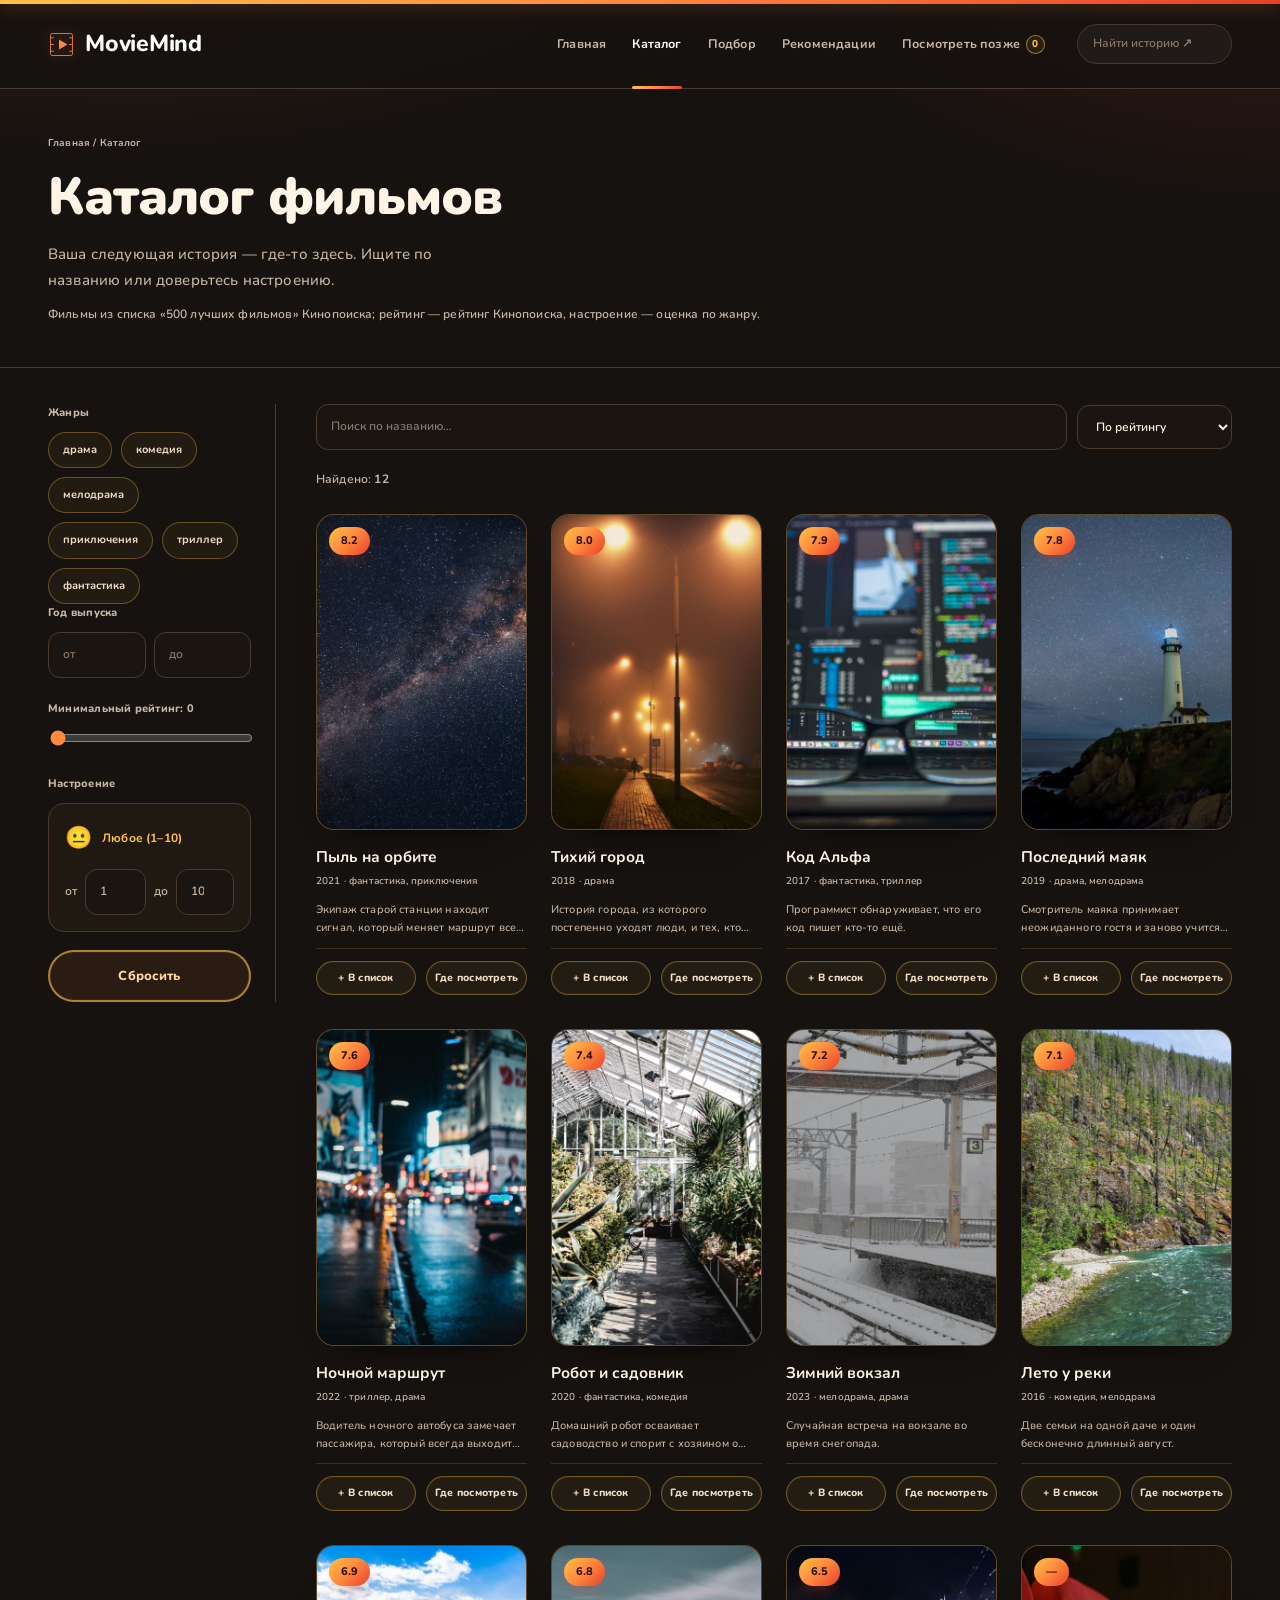
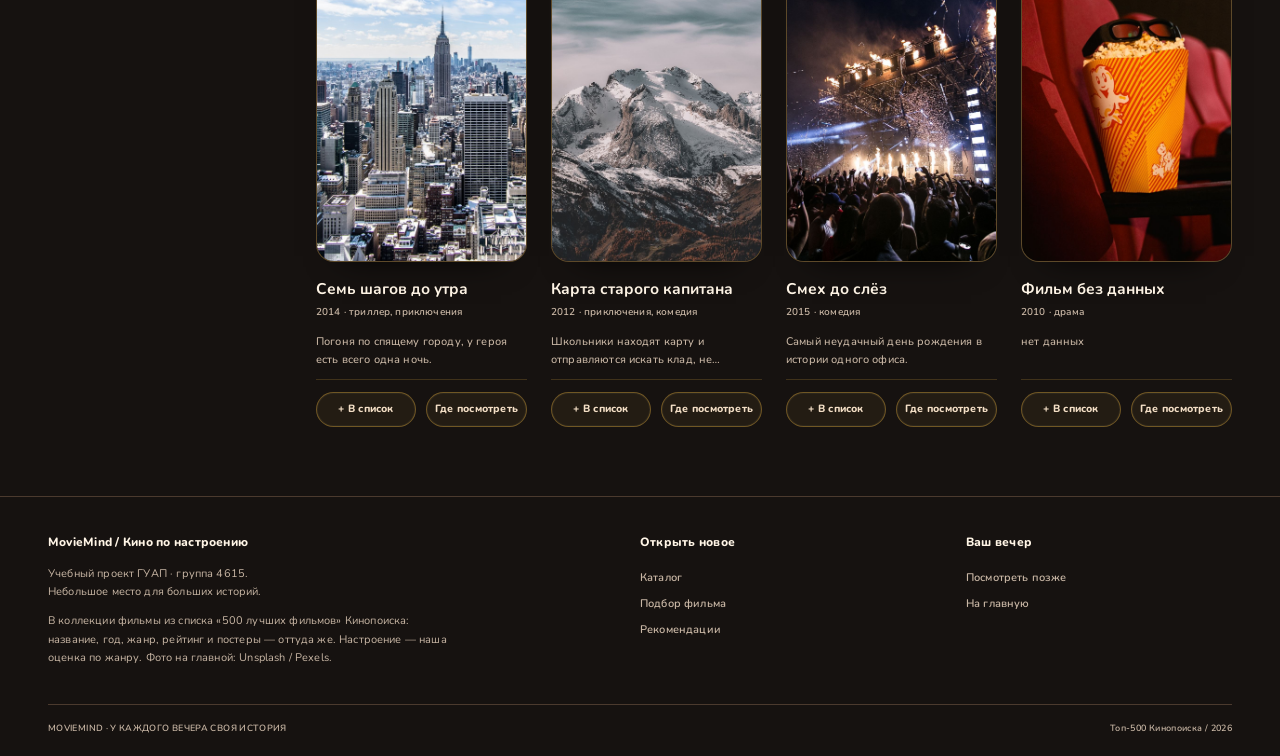
==== commit 5a773660: "Add files via upload Добавлены 494 реальных фильма" ====
--- a/catalog.html
+++ b/catalog.html
@@ -17,7 +17,7 @@
 <main id="main-content">
   <section class="page-head"><div class="wrap">
     <p class="crumbs"><a href="index.html">Главная</a> / Каталог</p>
-    <h1>Каталог фильмов</h1><p class="lead">Ваша следующая история — где-то здесь. Ищите по названию или доверьтесь настроению.</p><p class="note">Демонстрационная коллекция: вымышленные фильмы и рейтинги.</p>
+    <h1>Каталог фильмов</h1><p class="lead">Ваша следующая история — где-то здесь. Ищите по названию или доверьтесь настроению.</p><p class="note">Фильмы из списка «500 лучших фильмов» Кинопоиска; рейтинг — рейтинг Кинопоиска, настроение — оценка по жанру.</p>
   </div></section>
   <section class="wrap">
     <div class="layout">
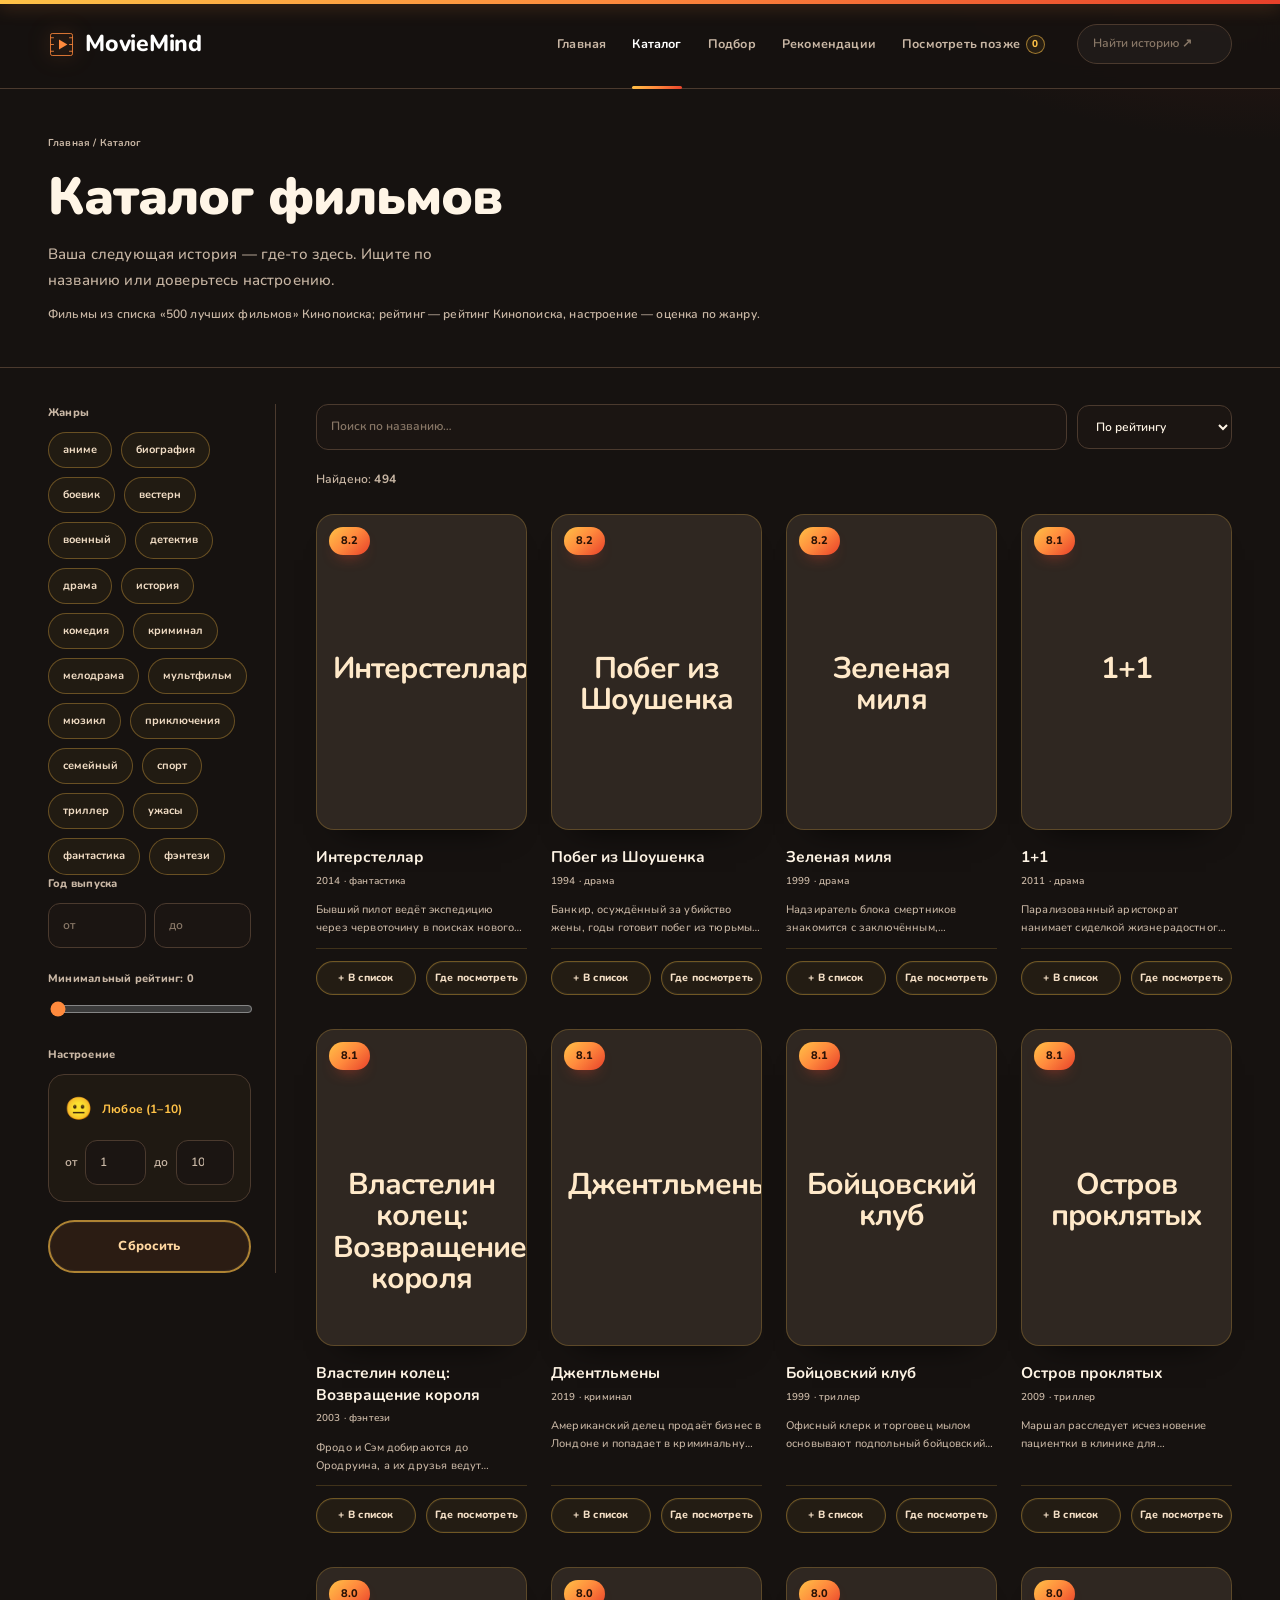
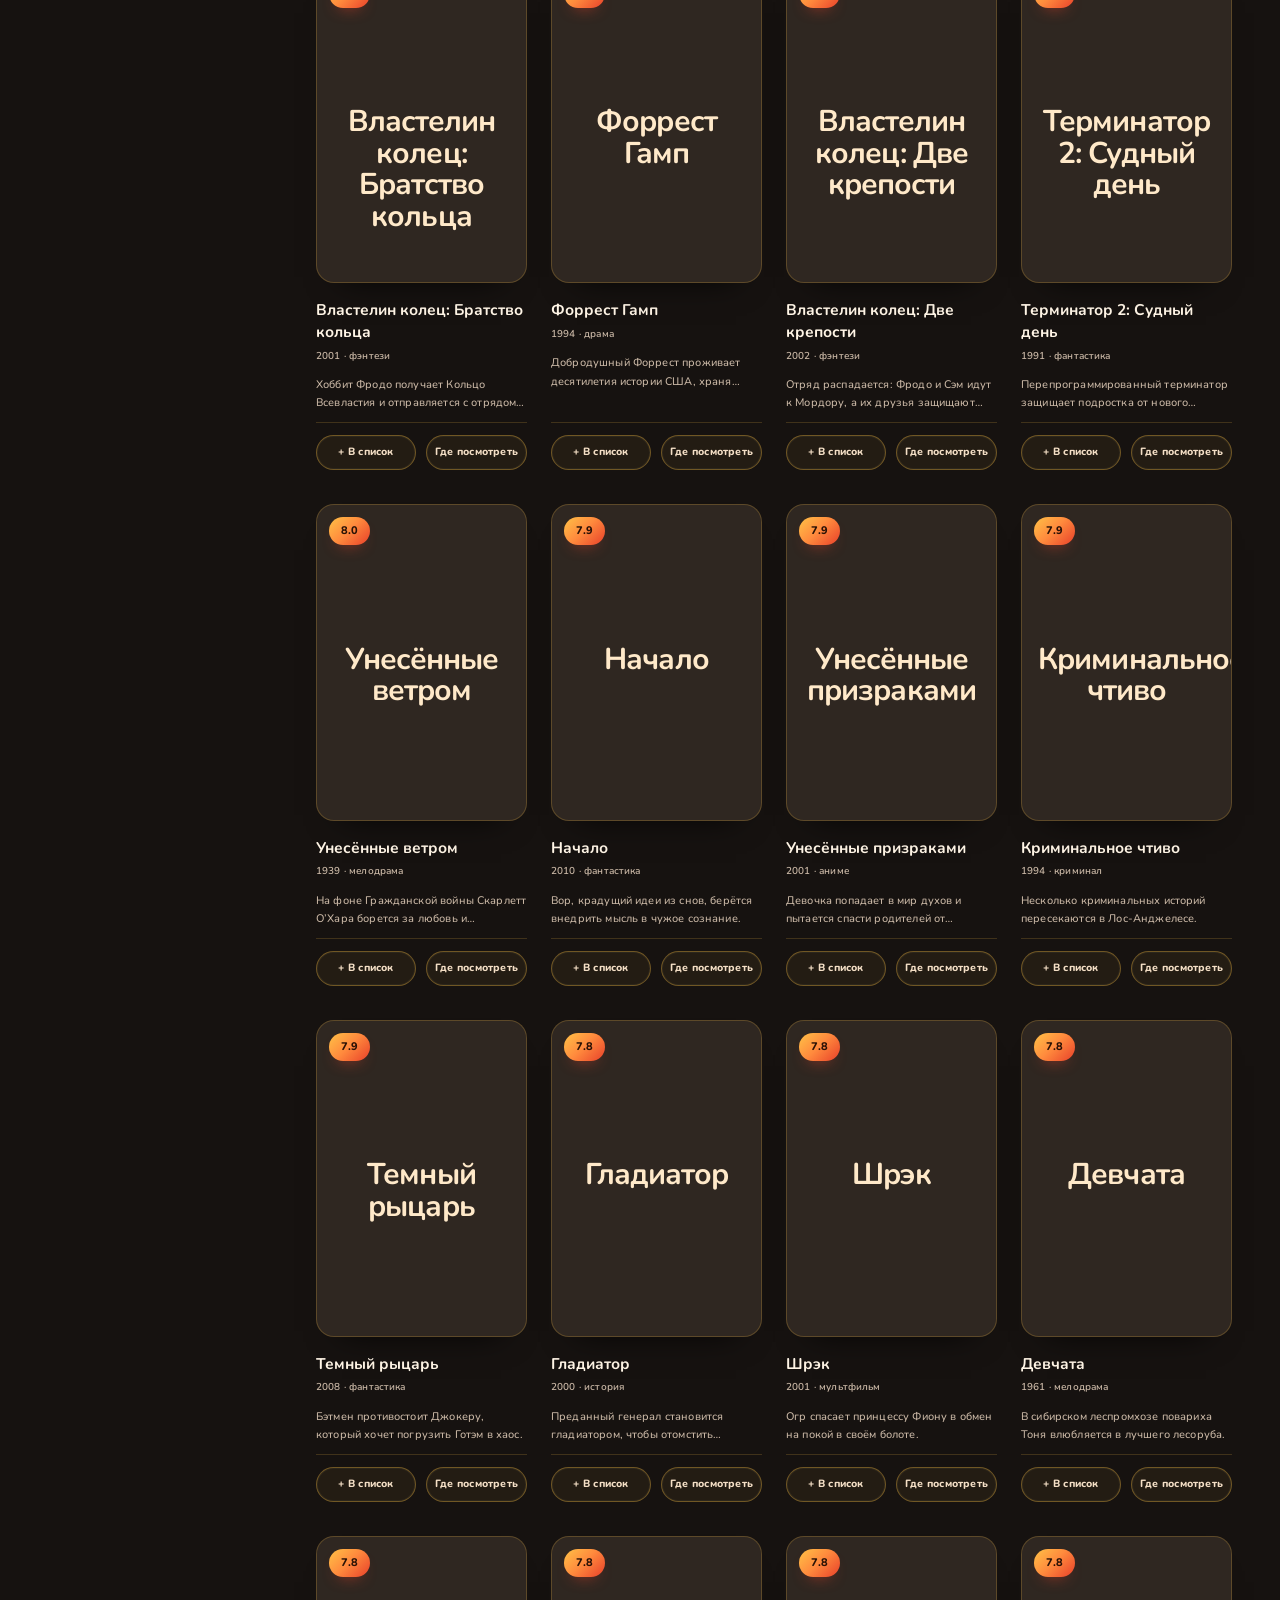
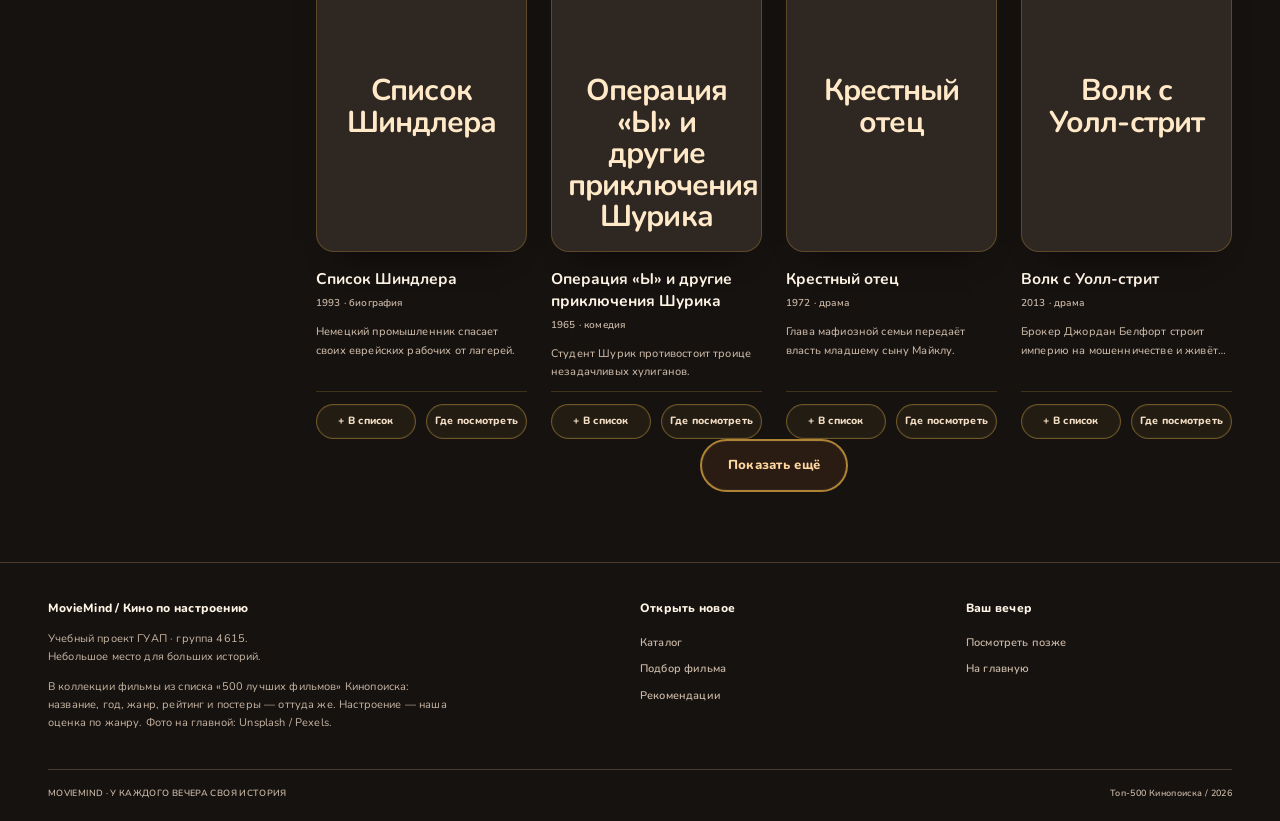
==== commit 5303159e: "всё закончено" ====
--- a/catalog.html
+++ b/catalog.html
@@ -46,6 +46,7 @@
 </main>
 <div id="site-footer"></div>
 <script src="data/movies.js"></script>
+<script src="data/descriptions.js"></script>
 <script src="data/availability.js"></script>
 <script src="func.js" defer></script>
 </body>
--- a/style.css
+++ b/style.css
@@ -2,7 +2,7 @@
 :root{--bg:#10191d;--surface:#172228;--surface-2:#1d2a30;--border:#344146;--text:#f3efe5;--muted:#adb8b8;--accent:#ebad7c;--paper:#e9e6dc;--ink:#203034;--r:3px;--serif:Georgia,'Times New Roman',serif}
 *{box-sizing:border-box}html{scroll-behavior:smooth;scroll-padding-top:28px}body{margin:0;background:var(--bg);color:var(--text);font:15px/1.6 -apple-system,BlinkMacSystemFont,'Segoe UI',Arial,sans-serif}a{color:inherit;text-decoration:none}button,input,select{font:inherit;color:inherit}button,a,input,select{-webkit-tap-highlight-color:transparent}button{cursor:pointer;touch-action:manipulation}:focus-visible{outline:2px solid var(--accent);outline-offset:5px}[hidden]{display:none!important}img{display:block;max-width:100%}.wrap{width:min(1320px,100% - 96px);margin-inline:auto}h1,h2,h3,p{margin-top:0}h1,h2{font-family:var(--serif);font-weight:400;letter-spacing:-.045em;line-height:1.08}h1{font-size:clamp(42px,5.25vw,76px)}h2{font-size:clamp(30px,3vw,44px);margin-bottom:24px}h3{line-height:1.35}em{font-weight:400;color:var(--accent)}.eyebrow{font-size:10px;font-weight:650;letter-spacing:.16em;text-transform:uppercase;color:var(--muted);margin-bottom:20px}.lead{font-size:15px;line-height:1.8;color:var(--muted);max-width:460px}.meta,.note{font-size:12px;color:var(--muted)}.meta{margin-bottom:8px}.note{margin:12px 0}.header{border-bottom:1px solid var(--border)}.header-in{min-height:88px;display:flex;align-items:center;gap:32px}.logo{font-size:23px;letter-spacing:-1.2px;font-weight:750;white-space:nowrap;display:flex;gap:10px;align-items:center}.logo svg{width:27px;height:27px;color:var(--accent)}nav{display:flex;gap:26px;align-self:stretch;margin-left:auto}nav a{display:flex;align-items:center;gap:6px;position:relative;font-size:12px;white-space:nowrap;color:var(--muted)}nav a:hover,nav a.active{color:var(--text)}nav a.active:after{content:'';height:2px;background:var(--accent);position:absolute;bottom:-1px;left:0;right:0}.count{font-size:10px;border:1px solid var(--border);border-radius:50%;min-width:19px;height:19px;display:grid;place-items:center}.quick{margin:0;width:155px}.quick input.input{width:100%;background:transparent;border:0;border-bottom:1px solid var(--border);padding:9px 0;font-size:12px;border-radius:0}.skip-link{position:absolute;left:20px;top:-60px;background:var(--paper);color:var(--ink);padding:10px;z-index:100}.skip-link:focus{top:10px}
 .btn{display:inline-flex;align-items:center;justify-content:center;gap:26px;border:1px solid transparent;border-radius:var(--r);padding:13px 20px;font-size:12px;font-weight:650;line-height:1.6;text-align:center;transition:background .18s,transform .18s}.btn-main{background:var(--accent);color:#152125}.btn-main:hover{background:#f4c099;transform:translateY(-2px)}.btn-ghost{background:transparent;border-color:var(--border);color:var(--text)}.btn-ghost:hover{background:var(--surface-2);border-color:var(--muted)}.text-btn,.editorial-link{font-size:12px;font-weight:550;background:none;border:0;padding:0;color:var(--text);display:inline-flex;align-items:center;gap:20px}.text-btn:hover,.editorial-link:hover{color:var(--accent)}.text-btn span,.editorial-link span{font-size:21px;line-height:1}.hero{display:grid;grid-template-columns:1fr 1fr;gap:64px;padding-top:48px;padding-bottom:48px;align-items:center}.hero-copy{padding-bottom:10px}.hero-copy .eyebrow{display:flex;align-items:center;gap:10px;margin-bottom:32px}.live-dot{width:6px;height:6px;background:var(--accent);border-radius:50%}.hero h1{margin-bottom:24px}.hero h1 em{font-size:.91em}.hero .lead{max-width:395px;font-size:14px}.hero-btns{display:flex;gap:24px;align-items:center;margin-top:30px;flex-wrap:wrap}.hero-caption{display:flex;gap:12px;align-items:center;color:var(--muted);font-size:10px;margin-top:50px;letter-spacing:.03em}.caption-rule{width:32px;height:1px;background:var(--muted)}.feature{height:565px;position:relative;overflow:hidden;background:#243f48}.feature-art{width:100%;height:100%;object-fit:cover;object-position:center 40%}.feature:after{content:'';position:absolute;inset:0;background:linear-gradient(0deg,rgba(8,20,25,.98),transparent 65%);pointer-events:none}.feature-top{position:absolute;top:25px;left:28px;right:28px;display:flex;justify-content:space-between;font-size:10px;letter-spacing:.12em;color:#f7edda;z-index:1}.feature-top span:first-child{border-bottom:1px solid #d6cab3;padding-bottom:4px}.feature-info{position:absolute;bottom:28px;left:32px;right:40px;z-index:1}.feature-info .eyebrow{font-size:9px;color:#d3c3aa;margin-bottom:12px}.feature h2{font-size:58px;line-height:.95;margin-bottom:20px}.feature h2 em{color:var(--text)}.feature-meta{font-size:11px;color:#d8d7cd;display:flex;flex-wrap:wrap;gap:14px}.feature-meta small{font-size:9px;opacity:.75}.feature-link{padding:13px 0 0;border:0;border-top:1px solid #516169;background:none;color:var(--text);font-size:11px;width:100%;display:flex;justify-content:space-between}.feature-link:hover{color:var(--accent)}.feature-side{position:absolute;right:13px;bottom:52px;writing-mode:vertical-rl;font-size:7px;letter-spacing:.2em;color:#a4b4b7;z-index:1}.collection-line{display:flex;justify-content:space-between;align-items:center;border-top:1px solid var(--border);padding:19px 0 24px;color:var(--muted);font-size:10px;gap:20px}.collection-line>div{display:flex;gap:9px;align-items:center}.collection-line b{color:var(--text);font-size:12px}.collection-line .collection-note{border-left:1px solid var(--border);margin-left:12px;padding-left:22px;font-size:9px}
-.mood-section{background:var(--paper);color:var(--ink);padding:46px 0 48px;margin-top:4px}.row-head{display:flex;align-items:flex-end;justify-content:space-between;gap:24px;margin-bottom:30px}.row-head h2{margin:0}.row-head .eyebrow{margin-bottom:10px}.mood-section .eyebrow{color:#5b6867}.mood-section .editorial-link{color:var(--ink)}.mood-collections{display:grid;grid-template-columns:repeat(3,1fr);gap:30px}.mood-collection{display:grid;grid-template-columns:20px 1fr 35px;gap:12px;padding-top:24px;border-top:1px solid #b9bdb6;align-items:center;transition:transform .2s}.mood-collection:hover{transform:translateY(-4px)}.mood-number{font-size:9px;align-self:start;padding-top:3px;color:#626f6d}.mood-collection h3{font-family:var(--serif);font-size:21px;letter-spacing:-.02em;font-weight:400;margin-bottom:6px}.mood-collection p{font-size:11px;color:#546361;margin:0}.mood-symbol{font-family:var(--serif);font-size:37px;line-height:1;color:#536b64}.selection-section{padding-top:60px;padding-bottom:48px}.selection-nav{display:flex;align-items:center;gap:28px}.selection-nav>span{font-size:10px;color:var(--muted)}.home-grid{display:grid;grid-template-columns:repeat(4,minmax(0,1fr));gap:25px}.card{min-width:0;display:flex;flex-direction:column}.poster{position:relative;aspect-ratio:2/3;background:#29404a;overflow:hidden;isolation:isolate}.poster img{position:absolute;inset:0;width:100%;height:100%;object-fit:cover;transition:transform .5s;z-index:1}.card:hover .poster img{transform:scale(1.035)}.poster-title{position:absolute;left:16px;right:16px;top:44%;font-family:var(--serif);font-size:30px;text-align:center;line-height:1.05;letter-spacing:-.03em}.poster img+.poster-title{display:none}.badge{position:absolute;top:12px;left:12px;background:var(--paper);color:var(--ink);font-size:11px;font-weight:750;padding:4px 9px;z-index:2}.mood{display:none}.card-body{padding-top:16px;display:flex;flex-direction:column;flex:1}.card h3{font-size:15px;font-weight:550;margin:0 0 5px;letter-spacing:-.02em}.card .meta{font-size:10px;min-height:16px;color:var(--muted)}.desc{font-size:11px;color:var(--muted);margin:4px 0 10px;display:-webkit-box;-webkit-line-clamp:2;-webkit-box-orient:vertical;overflow:hidden}.home-grid .desc{display:none}.actions{display:flex;gap:8px;margin-top:auto;padding-top:14px;border-top:1px solid var(--border)}.actions .btn{padding:6px 5px;font-size:10px;flex:1;gap:5px;border:0;background:none;white-space:nowrap}.actions .btn:hover{color:var(--accent);background:var(--surface-2)}.actions .later-btn{border-right:1px solid var(--border);border-radius:0}.later-btn.on{color:var(--accent)}.match{height:3px;background:var(--surface-2);margin:1px 0 12px}.match span{display:block;height:100%;background:var(--accent)}.about-selection{border-top:1px solid var(--border);padding:54px 0 60px;display:grid;grid-template-columns:1fr 1fr;gap:80px}.about-selection h2{font-size:42px;line-height:1.14}.about-selection .editorial-link{margin-top:10px}.editorial-steps{padding:0;margin:0;list-style:none}.editorial-steps li{display:flex;gap:25px;border-bottom:1px solid var(--border);padding:17px 0}.editorial-steps li:first-child{padding-top:0}.editorial-steps li>span{font-family:var(--serif);font-size:23px;color:var(--accent)}.editorial-steps h3{font-size:14px;font-weight:550;margin-bottom:5px}.editorial-steps p{font-size:11px;color:var(--muted);margin:0}
+.mood-section{background:var(--paper);color:var(--ink);padding:46px 0 48px;margin-top:4px}.row-head{display:flex;align-items:flex-end;justify-content:space-between;gap:24px;margin-bottom:30px}.row-head h2{margin:0}.row-head .eyebrow{margin-bottom:10px}.mood-section .eyebrow{color:#5b6867}.mood-section .editorial-link{color:var(--ink)}.mood-collections{display:grid;grid-template-columns:repeat(3,1fr);gap:30px}.mood-collection{display:grid;grid-template-columns:20px 1fr 35px;gap:12px;padding-top:24px;border-top:1px solid #b9bdb6;align-items:center;transition:transform .2s}.mood-collection:hover{transform:translateY(-4px)}.mood-number{font-size:9px;align-self:start;padding-top:3px;color:#626f6d}.mood-collection h3{font-family:var(--serif);font-size:21px;letter-spacing:-.02em;font-weight:400;margin-bottom:6px}.mood-collection p{font-size:11px;color:#546361;margin:0}.mood-symbol{font-family:var(--serif);font-size:37px;line-height:1;color:#536b64}.selection-section{padding-top:60px;padding-bottom:48px}.selection-nav{display:flex;align-items:center;gap:28px}.selection-nav>span{font-size:10px;color:var(--muted)}.home-grid{display:grid;grid-template-columns:repeat(4,minmax(0,1fr));gap:25px}.card{min-width:0;display:flex;flex-direction:column}.poster{position:relative;aspect-ratio:2/3;background:#29404a;overflow:hidden;isolation:isolate}.poster img{position:absolute;inset:0;width:100%;height:100%;object-fit:cover;transition:transform .5s;z-index:1}.card:hover .poster img{transform:scale(1.035)}.poster-title{position:absolute;left:16px;right:16px;top:44%;font-family:var(--serif);font-size:30px;text-align:center;line-height:1.05;letter-spacing:-.03em}.poster img+.poster-title{display:none}.badge{position:absolute;top:12px;left:12px;background:var(--paper);color:var(--ink);font-size:11px;font-weight:750;padding:4px 9px;z-index:2}.mood{display:none}.card-body{padding-top:16px;display:flex;flex-direction:column;flex:1}.card h3{font-size:15px;font-weight:550;margin:0 0 5px;letter-spacing:-.02em}.card .meta{font-size:10px;min-height:16px;color:var(--muted)}.desc{font-size:11px;color:var(--muted);margin:4px 0 10px;display:-webkit-box;-webkit-line-clamp:2;-webkit-box-orient:vertical;overflow:hidden}.actions{display:flex;gap:8px;margin-top:auto;padding-top:14px;border-top:1px solid var(--border)}.actions .btn{padding:6px 5px;font-size:10px;flex:1;gap:5px;border:0;background:none;white-space:nowrap}.actions .btn:hover{color:var(--accent);background:var(--surface-2)}.actions .later-btn{border-right:1px solid var(--border);border-radius:0}.later-btn.on{color:var(--accent)}.match{height:3px;background:var(--surface-2);margin:1px 0 12px}.match span{display:block;height:100%;background:var(--accent)}.about-selection{border-top:1px solid var(--border);padding:54px 0 60px;display:grid;grid-template-columns:1fr 1fr;gap:80px}.about-selection h2{font-size:42px;line-height:1.14}.about-selection .editorial-link{margin-top:10px}.editorial-steps{padding:0;margin:0;list-style:none}.editorial-steps li{display:flex;gap:25px;border-bottom:1px solid var(--border);padding:17px 0}.editorial-steps li:first-child{padding-top:0}.editorial-steps li>span{font-family:var(--serif);font-size:23px;color:var(--accent)}.editorial-steps h3{font-size:14px;font-weight:550;margin-bottom:5px}.editorial-steps p{font-size:11px;color:var(--muted);margin:0}
 .page-head{padding:46px 0 30px;border-bottom:1px solid var(--border)}.page-head h1{font-size:52px;margin:16px 0}.page-head .lead{margin-bottom:0}.crumbs{font-size:10px;color:var(--muted)}.crumbs a:hover{color:var(--accent)}section.wrap:not(.hero):not(.selection-section):not(.about-selection){padding-top:36px;padding-bottom:24px}.layout{display:grid;grid-template-columns:228px minmax(0,1fr);gap:40px}.layout>div{min-width:0}.filters{border-right:1px solid var(--border);padding-right:24px;align-self:start}.panel{background:var(--surface);border:1px solid var(--border);padding:28px}.f-title{font-size:11px;font-weight:650;margin:22px 0 10px;color:var(--muted)}.f-title:first-child{margin-top:0}.row2{display:flex;gap:8px}.row2>*{min-width:0;flex:1}.input{width:100%;border:1px solid var(--border);border-radius:var(--r);background:var(--surface);padding:11px 12px;font-size:12px}.input::placeholder{color:var(--muted);opacity:.8}input[type=range]{width:100%;accent-color:var(--accent)}.chips{display:flex;flex-wrap:wrap;gap:7px}.chip{border:1px solid var(--border);border-radius:var(--r);background:none;padding:6px 10px;font-size:11px;transition:background .15s}.chip:hover{border-color:var(--muted)}.chip.active{background:var(--accent);border-color:var(--accent);color:var(--ink)}.toolbar{display:flex;gap:10px;align-items:center;margin-bottom:20px;flex-wrap:wrap}.toolbar>.input{flex:1;min-width:155px}.toolbar select.input{flex:0 0 auto;width:auto}.toolbar select{color-scheme:dark}#filtersBtn{display:none}.grid{display:grid;grid-template-columns:repeat(auto-fill,minmax(190px,1fr));gap:34px 24px;margin-top:24px}.msg{padding:30px;color:var(--muted);border:1px dashed var(--border);font-size:13px;margin:20px 0}.msg a{color:var(--accent)}.msg .btn-main{color:var(--ink)}.msg.error{border-color:#c47b73;color:#edaaa2}.msg.warn{border-color:var(--accent)}.wizard{max-width:720px;margin:auto;padding:36px 42px}.progress{height:2px;background:var(--border);margin-bottom:14px}.progress span{height:100%;display:block;background:var(--accent);width:50%;transition:width .2s}.pane{display:none;padding:25px 0}.pane.active{display:block}.pane h2{font-size:32px;margin-bottom:26px}.wizard .chips{gap:10px}.wizard .chip{padding:12px 18px;font-size:13px}.mood-box{padding:16px;border:1px solid var(--border)}.mood-preview{display:flex;align-items:center;gap:10px;margin-bottom:12px;font-size:12px;color:var(--accent)}.mood-face-sm{font-size:22px}.mood-field{display:flex;align-items:center;gap:8px;color:var(--muted);font-size:12px}.mood-field .input{width:100%}.wiz-actions{display:flex;justify-content:space-between;border-top:1px solid var(--border);padding-top:22px;margin-top:12px}.tag{padding:5px 10px;border:1px solid var(--border);font-size:11px}.tag.demo-label{border-color:#6a6655;color:#e4c7a4}.source-disclaimer{font-size:12px;color:var(--muted);border-left:2px solid var(--accent);padding-left:12px}
  dialog{background:var(--surface);border:1px solid var(--border);color:var(--text);padding:32px;max-width:720px;width:calc(100% - 32px);max-height:calc(100dvh - 48px);overflow:auto;border-radius:4px}dialog::backdrop{background:rgba(4,12,15,.85);backdrop-filter:blur(6px)}dialog h3{font-family:var(--serif);font-size:30px;font-weight:400;line-height:1.1}dialog p{font-size:13px}dialog .src{display:flex;justify-content:space-between;gap:12px;padding:13px 0;border-bottom:1px solid var(--border)}dialog .src a{color:var(--accent)}.movie-detail{display:grid;grid-template-columns:180px 1fr;gap:25px}.detail-poster{width:180px;aspect-ratio:2/3;object-fit:cover}.detail-copy h3{margin:12px 0}.detail-copy .actions{margin-bottom:20px}.detail-copy .actions .btn{font-size:12px}.detail-copy .meta{font-size:11px}.dialog-close{float:right;background:none;border:1px solid var(--border);color:var(--text);padding:5px 12px;font-size:20px;line-height:1;margin-bottom:12px}.detail-launch{padding:0;border:0;background:none;text-align:left;font:inherit;color:inherit;text-decoration-thickness:1px;text-underline-offset:4px}.detail-launch:hover{text-decoration:underline}.poster-button{width:100%;border:0;padding:0;display:block;text-align:inherit}.poster-button:focus-visible{outline-offset:4px}#toast{position:fixed;bottom:24px;left:50%;transform:translate(-50%,15px);max-width:calc(100% - 32px);background:var(--paper);color:var(--ink);padding:12px 22px;font-size:12px;opacity:0;pointer-events:none;transition:opacity .2s,transform .2s;z-index:100;box-shadow:0 10px 40px #0005}#toast.show{opacity:1;transform:translate(-50%,0)}footer{border-top:1px solid var(--border);padding:36px 0 20px;margin-top:30px}.f-cols{display:grid;grid-template-columns:2fr 1fr 1fr;gap:60px;font-size:11px;color:var(--muted)}.f-cols b{display:block;color:var(--text);font-size:12px;margin-bottom:12px}.f-cols a{display:block;padding:4px 0}.f-cols a:hover{color:var(--accent)}.f-cols p{max-width:410px;font-size:11px}.footer-bottom{display:flex;justify-content:space-between;gap:20px;border-top:1px solid var(--border);margin-top:26px;padding-top:16px;color:var(--muted);font-size:9px;letter-spacing:.04em}
 @media(min-width:1440px){.hero{gap:90px}.feature{height:620px}.hero h1{font-size:80px}}@media(max-width:1120px){.wrap{width:calc(100% - 56px)}.header-in{gap:20px}nav{gap:18px}.quick{display:none}.hero{gap:34px}.feature{height:530px}.hero-btns{gap:18px}.home-grid{gap:18px}.layout{gap:24px;grid-template-columns:205px minmax(0,1fr)}.mood-collections{gap:20px}.mood-collection{grid-template-columns:14px 1fr 22px;gap:8px}.mood-collection h3{font-size:19px}.mood-symbol{font-size:28px}.hero h1{font-size:clamp(42px,5.5vw,66px)}}
